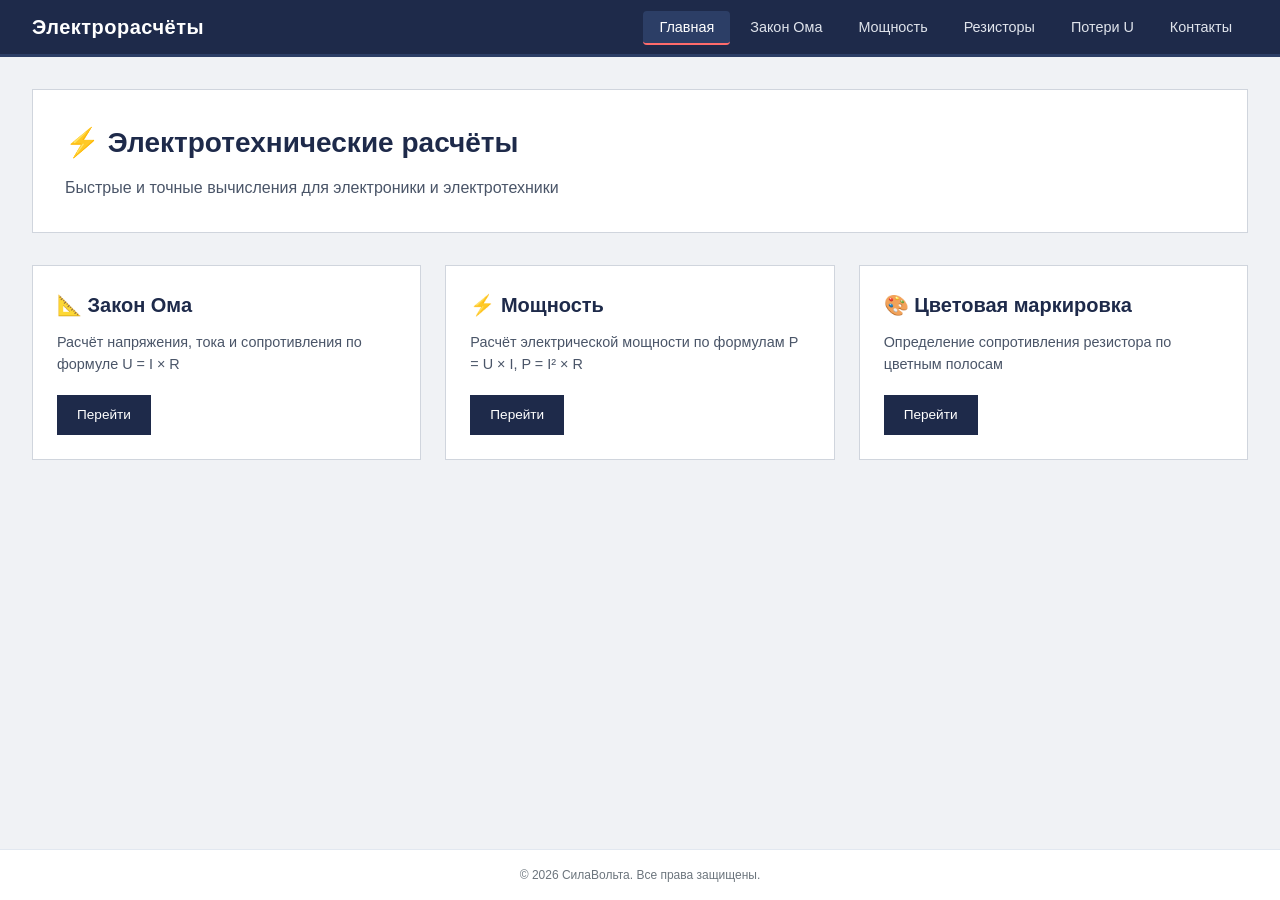
==== index.html @ 686423d1 "Add files via upload" ====
<!DOCTYPE html>
<html lang="ru">
<head>
    <meta charset="UTF-8">
    <meta name="viewport" content="width=device-width, initial-scale=1.0">
    <title>Электрорасчёты - Главная</title>
    <link rel="stylesheet" href="style.css">
</head>
<body>
    <header>
        <nav>
            <div class="logo"> Электрорасчёты</div>
            <ul class="nav-links">
                <li><a href="index.html" class="active">Главная</a></li>
                <li><a href="ohm.html">Закон Ома</a></li>
                <li><a href="power.html">Мощность</a></li>
                <li><a href="resistor.html">Резисторы</a></li>
                <li><a href="voltage-loss.html">Потери U</a></li>
                <li><a href="contact.html">Контакты</a></li>
            </ul>
        </nav>
    </header>

    <main>
        <section class="hero">
            <h1>⚡ Электротехнические расчёты</h1>
            <p>Быстрые и точные вычисления для электроники и электротехники</p>
        </section>

        <section class="cards">
            <div class="card">
                <h2>📐 Закон Ома</h2>
                <p>Расчёт напряжения, тока и сопротивления по формуле U = I × R</p>
                <a href="ohm.html" class="btn">Перейти</a>
            </div>
            <div class="card">
                <h2>⚡ Мощность</h2>
                <p>Расчёт электрической мощности по формулам P = U × I, P = I² × R</p>
                <a href="power.html" class="btn">Перейти</a>
            </div>
            <div class="card">
                <h2>🎨 Цветовая маркировка</h2>
                <p>Определение сопротивления резистора по цветным полосам</p>
                <a href="resistor.html" class="btn">Перейти</a>
            </div>
        </section>
    </main>

    <footer>
        <p>© 2026 СилаВольта. Все права защищены.</p>
    </footer>

    <script src="script.js"></script>
</body>
</html>
---- style.css ----
* {
    margin: 0;
    padding: 0;
    box-sizing: border-box;
}

body {
    font-family: 'Segoe UI', 'Roboto', 'Arial', sans-serif;
    background: #f0f2f5;
    color: #1a1a2e;
    line-height: 1.5;
}

/* ===== HEADER & NAVIGATION ===== */
header {
    background: #1e2a4a;
    border-bottom: 3px solid #2c3e66;
    position: sticky;
    top: 0;
    z-index: 100;
}

nav {
    max-width: 1280px;
    margin: 0 auto;
    padding: 0.75rem 2rem;
    display: flex;
    justify-content: space-between;
    align-items: center;
    flex-wrap: wrap;
    gap: 1rem;
}

.logo {
    font-size: 1.25rem;
    font-weight: 600;
    color: #ffffff;
    letter-spacing: 0.5px;
}

.nav-links {
    display: flex;
    list-style: none;
    gap: 0.25rem;
    flex-wrap: wrap;
}

.nav-links a {
    color: #e0e4ec;
    text-decoration: none;
    padding: 0.5rem 1rem;
    font-size: 0.9rem;
    font-weight: 500;
    transition: none;
    border-radius: 4px;
}

.nav-links a:hover {
    background: #2c3e66;
    color: #ffffff;
}

.nav-links a.active {
    background: #2c3e66;
    color: #ffffff;
    border-bottom: 2px solid #ff6b6b;
}

/* ===== MAIN ===== */
main {
    max-width: 1280px;
    margin: 0 auto;
    padding: 2rem;
    min-height: calc(100vh - 140px);
}

/* ===== HERO SECTION ===== */
.hero {
    background: #ffffff;
    padding: 2rem;
    margin-bottom: 2rem;
    border: 1px solid #d0d5dd;
    box-shadow: none;
}

.hero h1 {
    font-size: 1.75rem;
    font-weight: 600;
    margin-bottom: 0.75rem;
    color: #1e2a4a;
}

.hero p {
    font-size: 1rem;
    color: #4a5568;
}

/* ===== CARDS ===== */
.cards {
    display: grid;
    grid-template-columns: repeat(auto-fit, minmax(280px, 1fr));
    gap: 1.5rem;
}

.card {
    background: #ffffff;
    border: 1px solid #d0d5dd;
    padding: 1.5rem;
    transition: none;
}

.card:hover {
    border-color: #1e2a4a;
}

.card h2 {
    font-size: 1.25rem;
    font-weight: 600;
    margin-bottom: 0.75rem;
    color: #1e2a4a;
}

.card p {
    margin-bottom: 1.25rem;
    color: #4a5568;
    font-size: 0.9rem;
}

.btn {
    display: inline-block;
    background: #1e2a4a;
    color: #ffffff;
    padding: 0.6rem 1.25rem;
    text-decoration: none;
    font-size: 0.85rem;
    font-weight: 500;
    border: none;
    cursor: pointer;
}

.btn:hover {
    background: #2c3e66;
}

/* ===== CALCULATOR SECTION ===== */
.calculator-section,
.contact-section {
    background: #ffffff;
    border: 1px solid #d0d5dd;
    padding: 1.5rem;
}

.calculator-section h1,
.contact-section h1 {
    font-size: 1.5rem;
    font-weight: 600;
    margin-bottom: 0.5rem;
    color: #1e2a4a;
    border-bottom: 2px solid #1e2a4a;
    padding-bottom: 0.75rem;
    display: inline-block;
}

.formula {
    font-family: 'Courier New', monospace;
    font-size: 1.1rem;
    background: #f0f2f5;
    padding: 0.5rem 1rem;
    margin: 1rem 0;
    border-left: 3px solid #1e2a4a;
    color: #1a1a2e;
}

.calculator-card {
    background: #ffffff;
    border: 1px solid #d0d5dd;
    padding: 1.5rem;
    margin-top: 1rem;
}

.calculator-card h3 {
    font-size: 1.1rem;
    font-weight: 600;
    margin-bottom: 1rem;
    color: #1e2a4a;
}

/* ===== FORM ELEMENTS ===== */
label {
    display: block;
    margin: 0.75rem 0 0.25rem;
    font-size: 0.85rem;
    font-weight: 500;
    color: #1e2a4a;
}

input, select, textarea {
    width: 100%;
    padding: 0.6rem;
    border: 1px solid #cbd5e1;
    background: #ffffff;
    color: #1a1a2e;
    font-size: 0.9rem;
    font-family: inherit;
}

input:focus, select:focus, textarea:focus {
    outline: none;
    border-color: #1e2a4a;
}

input[readonly] {
    background: #f0f2f5;
    border-color: #e2e8f0;
}

button {
    cursor: pointer;
}

.btn-calc {
    background: #1e2a4a;
    color: #ffffff;
    border: none;
    padding: 0.7rem 1.5rem;
    font-size: 0.9rem;
    font-weight: 500;
    width: 100%;
    margin-top: 1rem;
}

.btn-calc:hover {
    background: #2c3e66;
}

.result {
    margin-top: 1rem;
    padding: 0.75rem;
    background: #f0f2f5;
    font-size: 1rem;
    font-weight: 500;
    color: #1e2a4a;
    text-align: center;
    border-left: 3px solid #1e2a4a;
}

/* ===== CALCULATOR TYPE BUTTONS ===== */
.calc-type,
.formula-select {
    display: flex;
    gap: 0.5rem;
    justify-content: flex-start;
    margin-bottom: 1.5rem;
    flex-wrap: wrap;
    border-bottom: 1px solid #e2e8f0;
    padding-bottom: 1rem;
}

.calc-btn,
.formula-btn {
    background: #f0f2f5;
    border: 1px solid #cbd5e1;
    padding: 0.5rem 1rem;
    font-size: 0.85rem;
    color: #1e2a4a;
    cursor: pointer;
    font-weight: 500;
}

.calc-btn.active,
.formula-btn.active {
    background: #1e2a4a;
    border-color: #1e2a4a;
    color: #ffffff;
}

.calc-btn:hover,
.formula-btn:hover {
    background: #e2e8f0;
}

.hidden {
    display: none;
}

/* ===== RESISTOR BANDS ===== */
.resistor-bands {
    display: grid;
    grid-template-columns: repeat(2, 1fr);
    gap: 1rem;
    margin-bottom: 1rem;
}

.band-select {
    text-align: left;
}

/* ===== CONTACT SECTION ===== */
.contact-cards {
    display: grid;
    grid-template-columns: repeat(auto-fit, minmax(200px, 1fr));
    gap: 1rem;
    margin-bottom: 1.5rem;
}

.contact-card {
    background: #f0f2f5;
    padding: 1rem;
    border: 1px solid #e2e8f0;
}

.contact-card h3 {
    font-size: 0.9rem;
    font-weight: 600;
    margin-bottom: 0.5rem;
    color: #1e2a4a;
}

.contact-card p {
    font-size: 0.85rem;
    color: #4a5568;
}

.feedback-form {
    background: #f0f2f5;
    padding: 1.5rem;
    border: 1px solid #e2e8f0;
}

.feedback-form h3 {
    font-size: 1rem;
    font-weight: 600;
    margin-bottom: 1rem;
    color: #1e2a4a;
}

/* ===== INFO NOTE ===== */
.info-note {
    margin-top: 1rem;
    padding: 0.75rem;
    background: #f0f2f5;
    border-left: 3px solid #1e2a4a;
}

.info-note h4 {
    font-size: 0.85rem;
    font-weight: 600;
    margin-bottom: 0.5rem;
    color: #1e2a4a;
}

.info-note p {
    font-size: 0.8rem;
    color: #4a5568;
    margin-bottom: 0.25rem;
}

/* ===== FOOTER ===== */
footer {
    text-align: center;
    padding: 1rem;
    background: #ffffff;
    border-top: 1px solid #e2e8f0;
    margin-top: 2rem;
    font-size: 0.75rem;
    color: #6c757d;
}

/* ===== RESPONSIVE ===== */
@media (max-width: 768px) {
    nav {
        flex-direction: column;
        text-align: center;
    }
    
    .nav-links {
        justify-content: center;
    }
    
    main {
        padding: 1rem;
    }
    
    .hero h1 {
        font-size: 1.4rem;
    }
    
    .cards {
        grid-template-columns: 1fr;
    }
    
    .resistor-bands {
        grid-template-columns: 1fr;
    }
    
    .calc-type,
    .formula-select {
        gap: 0.25rem;
    }
    
    .calc-btn,
    .formula-btn {
        padding: 0.4rem 0.75rem;
        font-size: 0.75rem;
    }
}
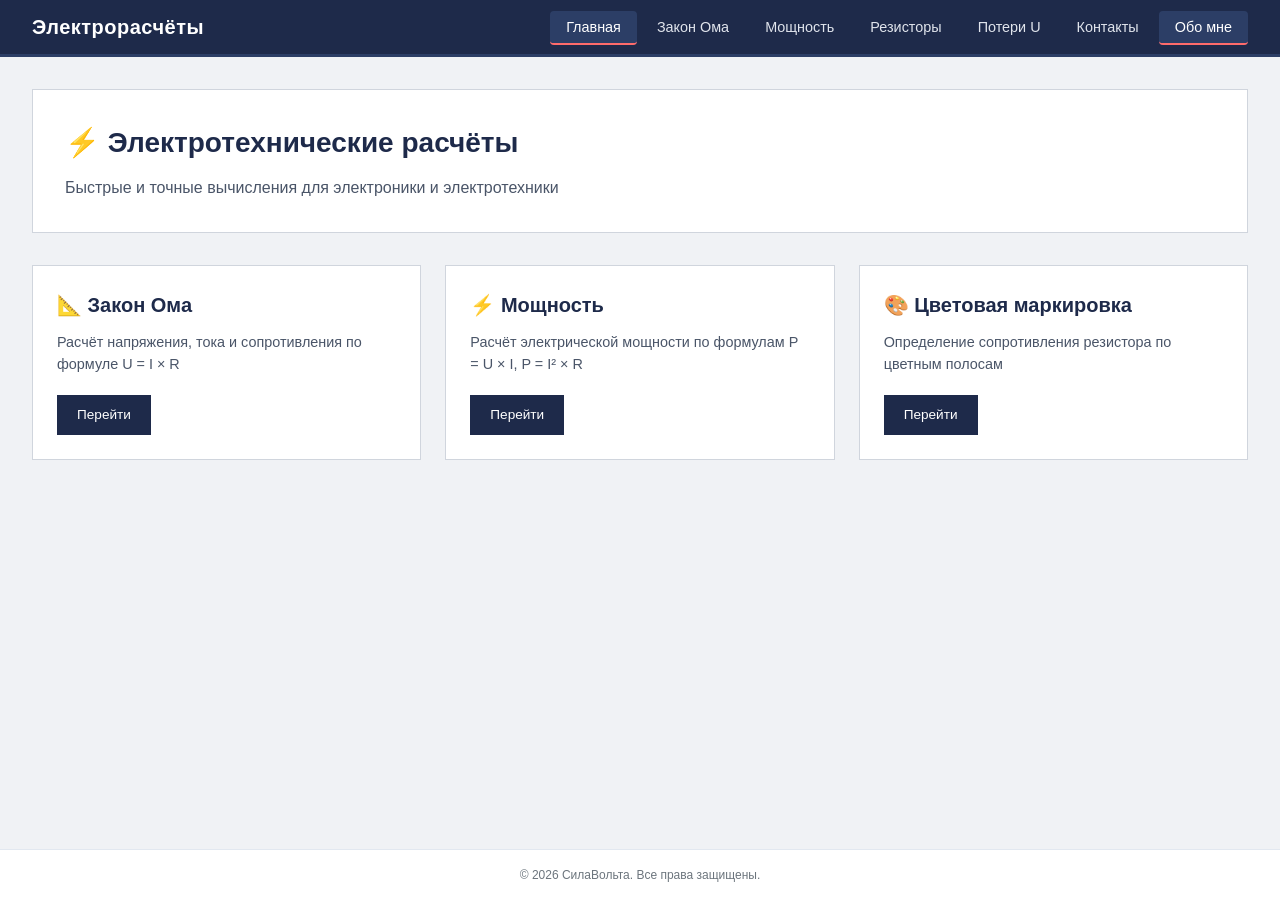
==== commit 4afb54b3: "Add files via upload" ====
--- a/index.html
+++ b/index.html
@@ -17,6 +17,7 @@
                 <li><a href="resistor.html">Резисторы</a></li>
                 <li><a href="voltage-loss.html">Потери U</a></li>
                 <li><a href="contact.html">Контакты</a></li>
+                <li><a href="about.html" class="active">Обо мне</a></li>
             </ul>
         </nav>
     </header>
--- a/style.css
+++ b/style.css
@@ -403,4 +403,188 @@
         padding: 0.4rem 0.75rem;
         font-size: 0.75rem;
     }
+}
+/* ===== СТРАНИЦА: ОБО МНЕ ===== */
+.about-section {
+    background: #ffffff;
+    border: 1px solid #d0d5dd;
+    padding: 1.5rem;
+}
+
+.about-section h1 {
+    font-size: 1.5rem;
+    font-weight: 600;
+    margin-bottom: 1.5rem;
+    color: #1e2a4a;
+    border-bottom: 2px solid #1e2a4a;
+    padding-bottom: 0.75rem;
+    display: inline-block;
+}
+
+.about-card {
+    display: flex;
+    gap: 2rem;
+    margin-bottom: 2rem;
+    flex-wrap: wrap;
+    background: #f0f2f5;
+    padding: 1.5rem;
+    border-left: 3px solid #1e2a4a;
+}
+
+.about-avatar {
+    flex-shrink: 0;
+}
+
+.avatar-placeholder {
+    width: 150px;
+    height: 150px;
+    background: #1e2a4a;
+    border-radius: 50%;
+    display: flex;
+    align-items: center;
+    justify-content: center;
+    font-size: 4rem;
+    color: #ffffff;
+}
+
+.about-info {
+    flex: 1;
+}
+
+.about-info h2 {
+    font-size: 1.5rem;
+    font-weight: 600;
+    color: #1e2a4a;
+    margin-bottom: 0.5rem;
+}
+
+.about-info .position {
+    color: #ff6b6b;
+    font-weight: 500;
+    margin-bottom: 1rem;
+}
+
+.about-info .description {
+    color: #4a5568;
+    line-height: 1.6;
+}
+
+.about-details {
+    display: grid;
+    grid-template-columns: repeat(auto-fit, minmax(320px, 1fr));
+    gap: 1.5rem;
+    margin-top: 1rem;
+}
+
+.detail-card {
+    background: #f0f2f5;
+    padding: 1.25rem;
+    border: 1px solid #e2e8f0;
+}
+
+.detail-card h3 {
+    font-size: 1rem;
+    font-weight: 600;
+    margin-bottom: 1rem;
+    color: #1e2a4a;
+    border-left: 3px solid #ff6b6b;
+    padding-left: 0.75rem;
+}
+
+.detail-card ul {
+    list-style: none;
+    padding-left: 0;
+}
+
+.detail-card li {
+    padding: 0.5rem 0;
+    color: #4a5568;
+    font-size: 0.85rem;
+    border-bottom: 1px solid #e2e8f0;
+}
+
+.detail-card li:last-child {
+    border-bottom: none;
+}
+
+.detail-card ul.contact-links li {
+    border-bottom: none;
+}
+
+.detail-card a {
+    color: #1e2a4a;
+    text-decoration: none;
+}
+
+.detail-card a:hover {
+    color: #ff6b6b;
+}
+
+.skills {
+    display: flex;
+    flex-wrap: wrap;
+    gap: 0.5rem;
+}
+
+.skill-tag {
+    background: #ffffff;
+    border: 1px solid #d0d5dd;
+    padding: 0.4rem 0.8rem;
+    font-size: 0.8rem;
+    color: #1e2a4a;
+    border-radius: 4px;
+}
+
+.about-note {
+    margin-top: 2rem;
+    padding: 1rem;
+    background: #f0f2f5;
+    border-left: 3px solid #1e2a4a;
+    font-size: 0.85rem;
+    color: #4a5568;
+}
+
+/* ===== АДАПТИВ ДЛЯ СТРАНИЦЫ ОБО МНЕ ===== */
+@media (max-width: 768px) {
+    .about-card {
+        flex-direction: column;
+        align-items: center;
+        text-align: center;
+    }
+    
+    .about-info h2 {
+        font-size: 1.3rem;
+    }
+    
+    .avatar-placeholder {
+        width: 120px;
+        height: 120px;
+        font-size: 3rem;
+    }
+    
+    .about-details {
+        grid-template-columns: 1fr;
+    }
+}
+/* Стиль для изображения */
+.avatar-img {
+    width: 150px;
+    height: 150px;
+    border-radius: 50%;
+    object-fit: cover;
+    border: 3px solid #1e2a4a;
+    background: #ffffff;
+}
+
+/* Если нужно использовать плейсхолдер */
+.avatar-placeholder {
+    width: 150px;
+    height: 150px;
+    background: #1e2a4a;
+    border-radius: 50%;
+    display: flex;
+    align-items: center;
+    justify-content: center;
+    font-size: 4rem;
+    color: #ffffff;
 }
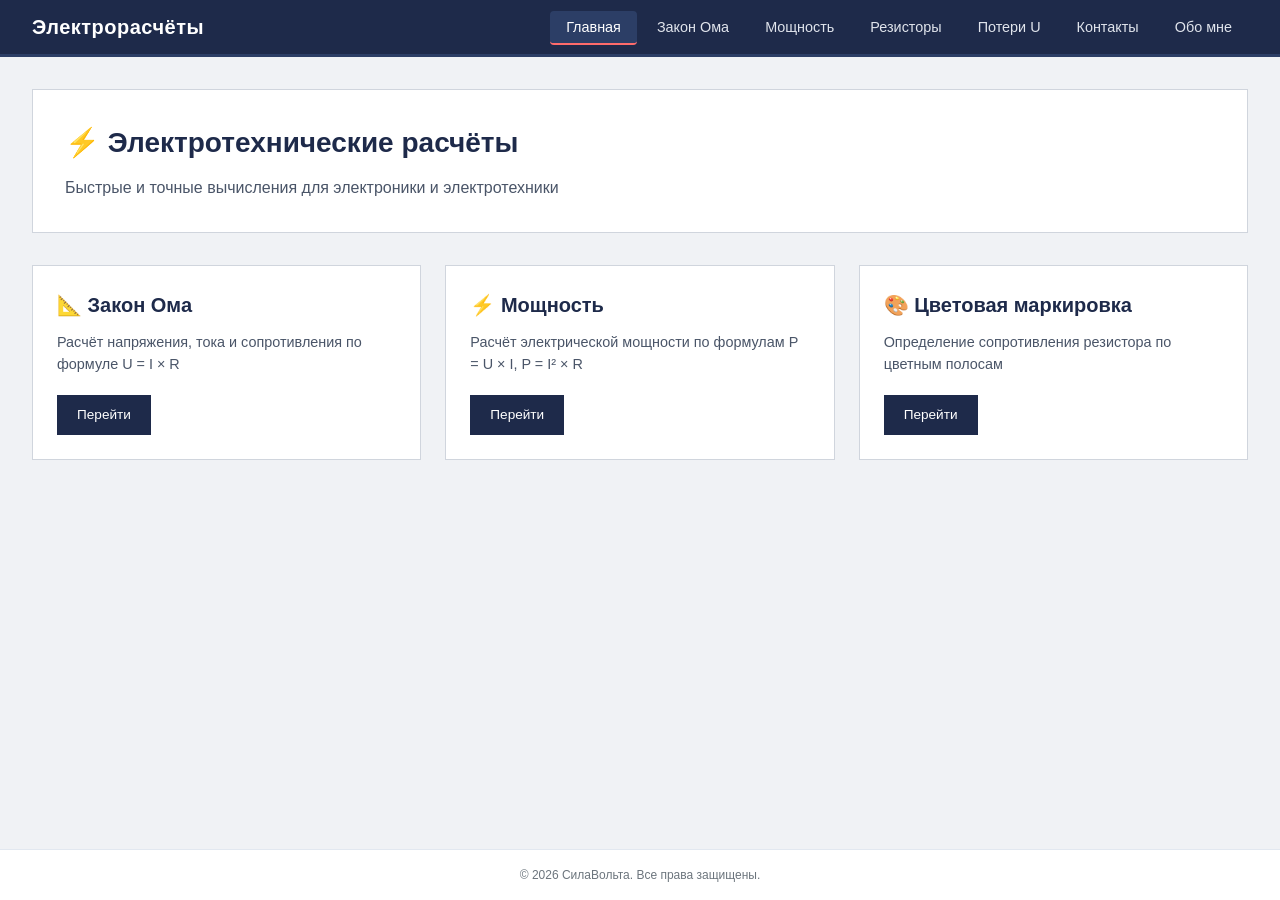
==== commit 5f786a15: "Update index.html" ====
--- a/index.html
+++ b/index.html
@@ -17,7 +17,7 @@
                 <li><a href="resistor.html">Резисторы</a></li>
                 <li><a href="voltage-loss.html">Потери U</a></li>
                 <li><a href="contact.html">Контакты</a></li>
-                <li><a href="about.html" class="active">Обо мне</a></li>
+                <li><a href="about.html" >Обо мне</a></li>
             </ul>
         </nav>
     </header>
@@ -53,4 +53,4 @@
 
     <script src="script.js"></script>
 </body>
-</html>+</html>
--- a/style.css
+++ b/style.css
@@ -576,15 +576,4 @@
     background: #ffffff;
 }
 
-/* Если нужно использовать плейсхолдер */
-.avatar-placeholder {
-    width: 150px;
-    height: 150px;
-    background: #1e2a4a;
-    border-radius: 50%;
-    display: flex;
-    align-items: center;
-    justify-content: center;
-    font-size: 4rem;
-    color: #ffffff;
-}+ 
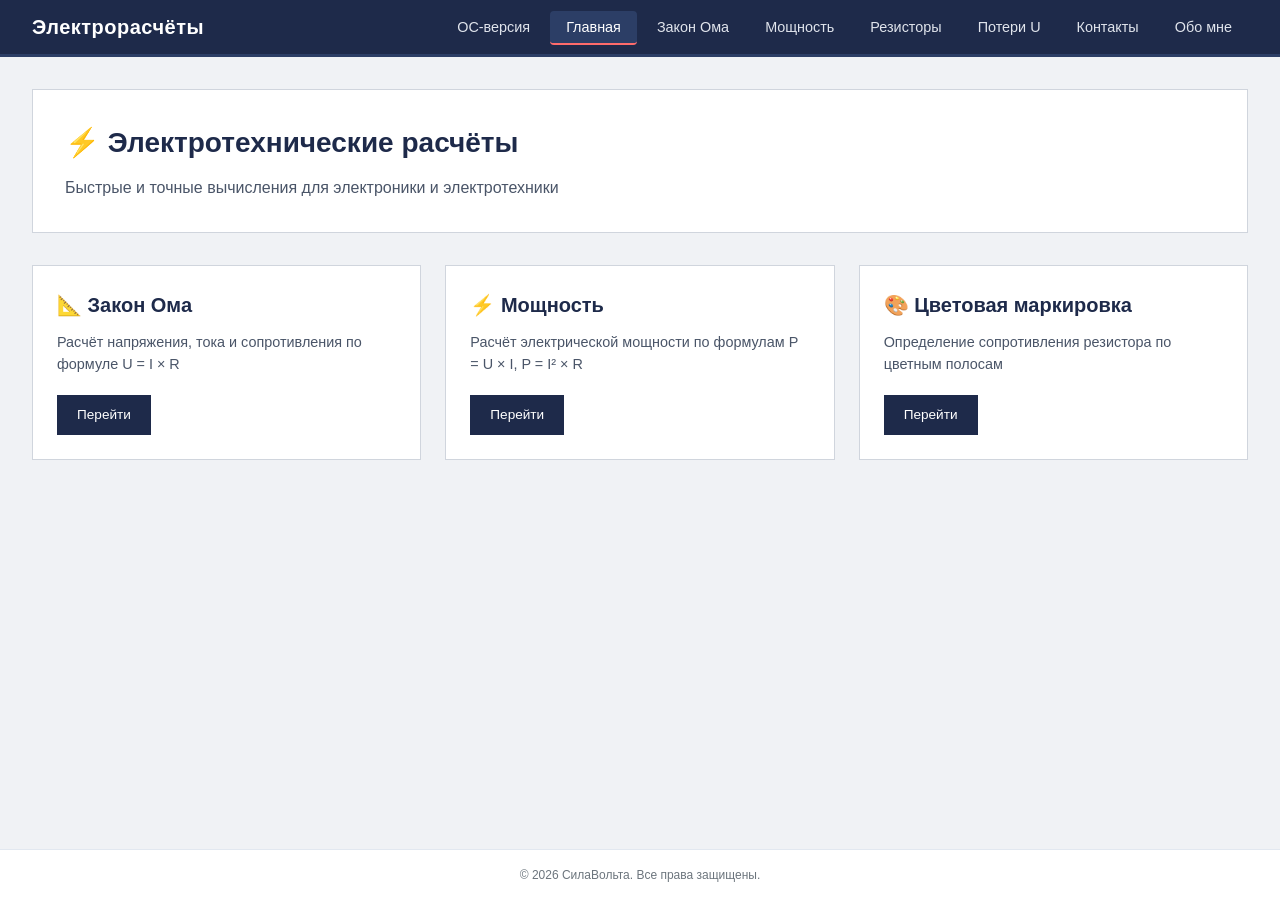
==== commit 97abb6d9: "Add files via upload" ====
--- a/index.html
+++ b/index.html
@@ -11,6 +11,7 @@
         <nav>
             <div class="logo"> Электрорасчёты</div>
             <ul class="nav-links">
+                <li><a href="login.html">ОС-версия</a></li>
                 <li><a href="index.html" class="active">Главная</a></li>
                 <li><a href="ohm.html">Закон Ома</a></li>
                 <li><a href="power.html">Мощность</a></li>
@@ -53,4 +54,4 @@
 
     <script src="script.js"></script>
 </body>
-</html>
+</html>
--- a/style.css
+++ b/style.css
@@ -576,4 +576,4 @@
     background: #ffffff;
 }
 
- 
+ 
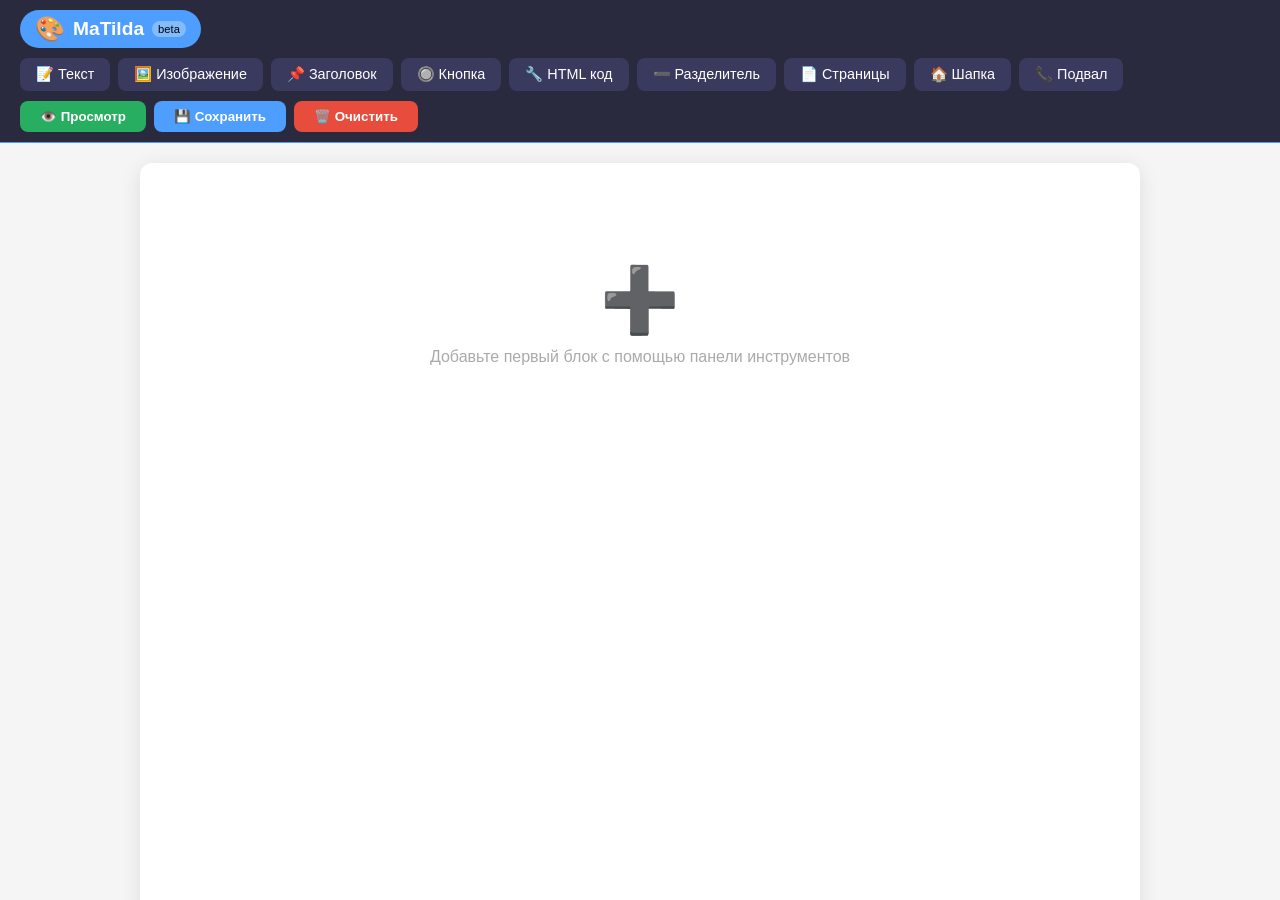
==== commit ff50cdef: "Add files via upload" ====
--- a/index.html
+++ b/index.html
@@ -3,54 +3,58 @@
 <head>
     <meta charset="UTF-8">
     <meta name="viewport" content="width=device-width, initial-scale=1.0">
-    <title>Электрорасчёты - Главная</title>
+    <title>MaTilda - Конструктор сайтов</title>
     <link rel="stylesheet" href="style.css">
 </head>
+ <script src="header-footer.js"></script>
 <body>
-    <header>
-        <nav>
-            <div class="logo"> Электрорасчёты</div>
-            <ul class="nav-links">
-                <li><a href="login.html">ОС-версия</a></li>
-                <li><a href="index.html" class="active">Главная</a></li>
-                <li><a href="ohm.html">Закон Ома</a></li>
-                <li><a href="power.html">Мощность</a></li>
-                <li><a href="resistor.html">Резисторы</a></li>
-                <li><a href="voltage-loss.html">Потери U</a></li>
-                <li><a href="contact.html">Контакты</a></li>
-                <li><a href="about.html" >Обо мне</a></li>
-            </ul>
-        </nav>
-    </header>
+    <div class="app-container">
+        <!-- Панель инструментов -->
+        <div class="toolbar">
+            <div class="logo">
+                <span class="logo-icon">🎨</span>
+                <span class="logo-text">MaTilda</span>
+                <span class="logo-beta">beta</span>
+            </div>
+            <div class="toolbar-buttons">
+                <button class="tool-btn" onclick="addBlock('text')">📝 Текст</button>
+                <button class="tool-btn" onclick="addBlock('image')">🖼️ Изображение</button>
+                <button class="tool-btn" onclick="addBlock('heading')">📌 Заголовок</button>
+                <button class="tool-btn" onclick="addBlock('button')">🔘 Кнопка</button>
+                <button class="tool-btn" onclick="addBlock('html')">🔧 HTML код</button>
+                <button class="tool-btn" onclick="addBlock('separator')">➖ Разделитель</button>
+                <button class="tool-btn" onclick="openPageManager()">📄 Страницы</button>
+                <button class="tool-btn" onclick="openHeaderSettings()">🏠 Шапка</button>
+                <button class="tool-btn" onclick="openFooterSettings()">📞 Подвал</button>
+            </div>
+            <div class="action-buttons">
+                <button class="action-btn preview" onclick="previewSite()">👁️ Просмотр</button>
+                <button class="action-btn save" onclick="saveSite()">💾 Сохранить</button>
+                <button class="action-btn clear" onclick="clearSite()">🗑️ Очистить</button>
+            </div>
+        </div>
 
-    <main>
-        <section class="hero">
-            <h1>⚡ Электротехнические расчёты</h1>
-            <p>Быстрые и точные вычисления для электроники и электротехники</p>
-        </section>
+        <!-- Рабочая область -->
+        <div class="workspace">
+            <div class="canvas" id="canvas">
+                <div class="empty-message" id="emptyMessage">
+                    <span>➕</span>
+                    <p>Добавьте первый блок с помощью панели инструментов</p>
+                </div>
+            </div>
+        </div>
 
-        <section class="cards">
-            <div class="card">
-                <h2>📐 Закон Ома</h2>
-                <p>Расчёт напряжения, тока и сопротивления по формуле U = I × R</p>
-                <a href="ohm.html" class="btn">Перейти</a>
+        <!-- Боковая панель свойств -->
+        <div class="properties-panel" id="propertiesPanel">
+            <div class="panel-header">
+                <h3>⚙️ Свойства</h3>
+                <button class="close-panel" onclick="closeProperties()">✕</button>
             </div>
-            <div class="card">
-                <h2>⚡ Мощность</h2>
-                <p>Расчёт электрической мощности по формулам P = U × I, P = I² × R</p>
-                <a href="power.html" class="btn">Перейти</a>
+            <div class="panel-content" id="panelContent">
+                <p style="color: #888; text-align: center;">Выберите блок для редактирования</p>
             </div>
-            <div class="card">
-                <h2>🎨 Цветовая маркировка</h2>
-                <p>Определение сопротивления резистора по цветным полосам</p>
-                <a href="resistor.html" class="btn">Перейти</a>
-            </div>
-        </section>
-    </main>
-
-    <footer>
-        <p>© 2026 СилаВольта. Все права защищены.</p>
-    </footer>
+        </div>
+    </div>
 
     <script src="script.js"></script>
 </body>
--- a/style.css
+++ b/style.css
@@ -6,574 +6,370 @@
 
 body {
     font-family: 'Segoe UI', 'Roboto', 'Arial', sans-serif;
-    background: #f0f2f5;
-    color: #1a1a2e;
-    line-height: 1.5;
-}
-
-/* ===== HEADER & NAVIGATION ===== */
-header {
-    background: #1e2a4a;
-    border-bottom: 3px solid #2c3e66;
-    position: sticky;
-    top: 0;
-    z-index: 100;
-}
-
-nav {
-    max-width: 1280px;
-    margin: 0 auto;
-    padding: 0.75rem 2rem;
+    background: #1e1e2e;
+    overflow: hidden;
+}
+
+/* ===== КОНТЕЙНЕР ===== */
+.app-container {
+    display: flex;
+    flex-direction: column;
+    height: 100vh;
+}
+
+/* ===== ПАНЕЛЬ ИНСТРУМЕНТОВ ===== */
+.toolbar {
+    background: #2a2a3e;
+    border-bottom: 1px solid #4d9eff;
+    padding: 10px 20px;
     display: flex;
     justify-content: space-between;
     align-items: center;
     flex-wrap: wrap;
-    gap: 1rem;
+    gap: 10px;
 }
 
 .logo {
-    font-size: 1.25rem;
-    font-weight: 600;
-    color: #ffffff;
-    letter-spacing: 0.5px;
-}
-
-.nav-links {
-    display: flex;
-    list-style: none;
-    gap: 0.25rem;
+    display: flex;
+    align-items: center;
+    gap: 8px;
+    background: #4d9eff;
+    padding: 5px 15px;
+    border-radius: 25px;
+}
+
+.logo-icon {
+    font-size: 1.5rem;
+}
+
+.logo-text {
+    font-size: 1.2rem;
+    font-weight: bold;
+    color: #fff;
+}
+
+.logo-beta {
+    font-size: 0.7rem;
+    background: rgba(255,255,255,0.3);
+    padding: 2px 6px;
+    border-radius: 10px;
+}
+
+.toolbar-buttons {
+    display: flex;
+    gap: 8px;
     flex-wrap: wrap;
 }
 
-.nav-links a {
-    color: #e0e4ec;
+.tool-btn {
+    background: #3a3a5e;
+    border: none;
+    padding: 8px 16px;
+    border-radius: 8px;
+    color: #fff;
+    cursor: pointer;
+    font-size: 0.9rem;
+    transition: all 0.2s;
+}
+
+.tool-btn:hover {
+    background: #4d9eff;
+    transform: translateY(-2px);
+}
+
+.action-buttons {
+    display: flex;
+    gap: 8px;
+}
+
+.action-btn {
+    padding: 8px 20px;
+    border: none;
+    border-radius: 8px;
+    cursor: pointer;
+    font-weight: bold;
+    transition: all 0.2s;
+}
+
+.action-btn.preview {
+    background: #27ae60;
+    color: #fff;
+}
+
+.action-btn.preview:hover {
+    background: #2ecc71;
+}
+
+.action-btn.save {
+    background: #4d9eff;
+    color: #fff;
+}
+
+.action-btn.save:hover {
+    background: #3a7fd4;
+}
+
+.action-btn.clear {
+    background: #e74c3c;
+    color: #fff;
+}
+
+.action-btn.clear:hover {
+    background: #c0392b;
+}
+
+/* ===== РАБОЧАЯ ОБЛАСТЬ ===== */
+.workspace {
+    flex: 1;
+    overflow-y: auto;
+    background: #f5f5f5;
+    padding: 20px;
+}
+
+.canvas {
+    max-width: 1000px;
+    margin: 0 auto;
+    background: #ffffff;
+    min-height: calc(100vh - 120px);
+    border-radius: 12px;
+    box-shadow: 0 4px 20px rgba(0, 0, 0, 0.1);
+    padding: 20px;
+    position: relative;
+}
+
+.empty-message {
+    text-align: center;
+    padding: 80px 20px;
+    color: #aaa;
+}
+
+.empty-message span {
+    font-size: 4rem;
+    display: block;
+    margin-bottom: 10px;
+}
+
+/* ===== БЛОКИ ===== */
+.site-block {
+    position: relative;
+    margin: 10px 0;
+    padding: 15px;
+    border: 2px dashed transparent;
+    border-radius: 8px;
+    transition: all 0.2s;
+    cursor: pointer;
+}
+
+.site-block:hover {
+    border-color: #4d9eff;
+    background: rgba(77, 158, 255, 0.05);
+}
+
+.site-block.selected {
+    border-color: #4d9eff;
+    background: rgba(77, 158, 255, 0.1);
+}
+
+.block-controls {
+    position: absolute;
+    top: -12px;
+    right: 10px;
+    display: none;
+    gap: 5px;
+    background: #2a2a3e;
+    padding: 4px 8px;
+    border-radius: 20px;
+    z-index: 10;
+}
+
+.site-block:hover .block-controls {
+    display: flex;
+}
+
+.block-controls button {
+    background: none;
+    border: none;
+    cursor: pointer;
+    font-size: 1rem;
+    padding: 2px 6px;
+    border-radius: 4px;
+}
+
+.block-controls .move-up:hover { background: #4d9eff; }
+.block-controls .move-down:hover { background: #4d9eff; }
+.block-controls .delete:hover { background: #e74c3c; }
+
+/* Типы блоков */
+.block-text {
+    font-size: 1rem;
+    line-height: 1.5;
+    color: #333;
+}
+
+.block-heading h2 {
+    font-size: 1.8rem;
+    color: #1e2a4a;
+    margin: 0;
+}
+
+.block-image img {
+    max-width: 100%;
+    height: auto;
+    border-radius: 8px;
+}
+
+.block-button {
+    text-align: center;
+}
+
+.block-button a {
+    display: inline-block;
+    background: #4d9eff;
+    color: #fff;
+    padding: 12px 30px;
     text-decoration: none;
-    padding: 0.5rem 1rem;
-    font-size: 0.9rem;
-    font-weight: 500;
-    transition: none;
-    border-radius: 4px;
-}
-
-.nav-links a:hover {
-    background: #2c3e66;
-    color: #ffffff;
-}
-
-.nav-links a.active {
-    background: #2c3e66;
-    color: #ffffff;
-    border-bottom: 2px solid #ff6b6b;
-}
-
-/* ===== MAIN ===== */
-main {
-    max-width: 1280px;
-    margin: 0 auto;
-    padding: 2rem;
-    min-height: calc(100vh - 140px);
-}
-
-/* ===== HERO SECTION ===== */
-.hero {
-    background: #ffffff;
-    padding: 2rem;
-    margin-bottom: 2rem;
-    border: 1px solid #d0d5dd;
-    box-shadow: none;
-}
-
-.hero h1 {
-    font-size: 1.75rem;
-    font-weight: 600;
-    margin-bottom: 0.75rem;
-    color: #1e2a4a;
-}
-
-.hero p {
-    font-size: 1rem;
-    color: #4a5568;
-}
-
-/* ===== CARDS ===== */
-.cards {
-    display: grid;
-    grid-template-columns: repeat(auto-fit, minmax(280px, 1fr));
-    gap: 1.5rem;
-}
-
-.card {
-    background: #ffffff;
-    border: 1px solid #d0d5dd;
-    padding: 1.5rem;
-    transition: none;
-}
-
-.card:hover {
-    border-color: #1e2a4a;
-}
-
-.card h2 {
-    font-size: 1.25rem;
-    font-weight: 600;
-    margin-bottom: 0.75rem;
-    color: #1e2a4a;
-}
-
-.card p {
-    margin-bottom: 1.25rem;
-    color: #4a5568;
-    font-size: 0.9rem;
-}
-
-.btn {
-    display: inline-block;
-    background: #1e2a4a;
-    color: #ffffff;
-    padding: 0.6rem 1.25rem;
-    text-decoration: none;
+    border-radius: 8px;
+    font-weight: bold;
+}
+
+.block-separator hr {
+    border: none;
+    height: 2px;
+    background: linear-gradient(90deg, #4d9eff, #fff);
+}
+
+.block-html {
+    background: #f0f0f0;
+    padding: 10px;
+    border-radius: 8px;
+    font-family: monospace;
+}
+
+/* ===== ПАНЕЛЬ СВОЙСТВ ===== */
+.properties-panel {
+    position: fixed;
+    right: -350px;
+    top: 60px;
+    width: 350px;
+    height: calc(100vh - 60px);
+    background: #2a2a3e;
+    border-left: 1px solid #4d9eff;
+    transition: right 0.3s ease;
+    z-index: 100;
+}
+
+.properties-panel.open {
+    right: 0;
+}
+
+.panel-header {
+    display: flex;
+    justify-content: space-between;
+    align-items: center;
+    padding: 15px;
+    border-bottom: 1px solid #4d9eff;
+}
+
+.panel-header h3 {
+    color: #fff;
+}
+
+.close-panel {
+    background: none;
+    border: none;
+    color: #fff;
+    font-size: 1.2rem;
+    cursor: pointer;
+}
+
+.panel-content {
+    padding: 15px;
+    color: #fff;
+}
+
+.property-group {
+    margin-bottom: 15px;
+}
+
+.property-group label {
+    display: block;
+    margin-bottom: 5px;
+    color: #ccc;
     font-size: 0.85rem;
-    font-weight: 500;
-    border: none;
-    cursor: pointer;
-}
-
-.btn:hover {
-    background: #2c3e66;
-}
-
-/* ===== CALCULATOR SECTION ===== */
-.calculator-section,
-.contact-section {
-    background: #ffffff;
-    border: 1px solid #d0d5dd;
-    padding: 1.5rem;
-}
-
-.calculator-section h1,
-.contact-section h1 {
-    font-size: 1.5rem;
-    font-weight: 600;
-    margin-bottom: 0.5rem;
-    color: #1e2a4a;
-    border-bottom: 2px solid #1e2a4a;
-    padding-bottom: 0.75rem;
-    display: inline-block;
-}
-
-.formula {
-    font-family: 'Courier New', monospace;
-    font-size: 1.1rem;
-    background: #f0f2f5;
-    padding: 0.5rem 1rem;
-    margin: 1rem 0;
-    border-left: 3px solid #1e2a4a;
-    color: #1a1a2e;
-}
-
-.calculator-card {
-    background: #ffffff;
-    border: 1px solid #d0d5dd;
-    padding: 1.5rem;
-    margin-top: 1rem;
-}
-
-.calculator-card h3 {
-    font-size: 1.1rem;
-    font-weight: 600;
-    margin-bottom: 1rem;
-    color: #1e2a4a;
-}
-
-/* ===== FORM ELEMENTS ===== */
-label {
-    display: block;
-    margin: 0.75rem 0 0.25rem;
-    font-size: 0.85rem;
-    font-weight: 500;
-    color: #1e2a4a;
-}
-
-input, select, textarea {
+}
+
+.property-group input,
+.property-group textarea,
+.property-group select {
     width: 100%;
-    padding: 0.6rem;
-    border: 1px solid #cbd5e1;
-    background: #ffffff;
-    color: #1a1a2e;
-    font-size: 0.9rem;
-    font-family: inherit;
-}
-
-input:focus, select:focus, textarea:focus {
-    outline: none;
-    border-color: #1e2a4a;
-}
-
-input[readonly] {
-    background: #f0f2f5;
-    border-color: #e2e8f0;
-}
-
-button {
-    cursor: pointer;
-}
-
-.btn-calc {
-    background: #1e2a4a;
-    color: #ffffff;
-    border: none;
-    padding: 0.7rem 1.5rem;
-    font-size: 0.9rem;
-    font-weight: 500;
-    width: 100%;
-    margin-top: 1rem;
-}
-
-.btn-calc:hover {
-    background: #2c3e66;
-}
-
-.result {
-    margin-top: 1rem;
-    padding: 0.75rem;
-    background: #f0f2f5;
-    font-size: 1rem;
-    font-weight: 500;
-    color: #1e2a4a;
-    text-align: center;
-    border-left: 3px solid #1e2a4a;
-}
-
-/* ===== CALCULATOR TYPE BUTTONS ===== */
-.calc-type,
-.formula-select {
-    display: flex;
-    gap: 0.5rem;
-    justify-content: flex-start;
-    margin-bottom: 1.5rem;
-    flex-wrap: wrap;
-    border-bottom: 1px solid #e2e8f0;
-    padding-bottom: 1rem;
-}
-
-.calc-btn,
-.formula-btn {
-    background: #f0f2f5;
-    border: 1px solid #cbd5e1;
-    padding: 0.5rem 1rem;
-    font-size: 0.85rem;
-    color: #1e2a4a;
-    cursor: pointer;
-    font-weight: 500;
-}
-
-.calc-btn.active,
-.formula-btn.active {
-    background: #1e2a4a;
-    border-color: #1e2a4a;
-    color: #ffffff;
-}
-
-.calc-btn:hover,
-.formula-btn:hover {
-    background: #e2e8f0;
-}
-
-.hidden {
-    display: none;
-}
-
-/* ===== RESISTOR BANDS ===== */
-.resistor-bands {
-    display: grid;
-    grid-template-columns: repeat(2, 1fr);
-    gap: 1rem;
-    margin-bottom: 1rem;
-}
-
-.band-select {
-    text-align: left;
-}
-
-/* ===== CONTACT SECTION ===== */
-.contact-cards {
-    display: grid;
-    grid-template-columns: repeat(auto-fit, minmax(200px, 1fr));
-    gap: 1rem;
-    margin-bottom: 1.5rem;
-}
-
-.contact-card {
-    background: #f0f2f5;
-    padding: 1rem;
-    border: 1px solid #e2e8f0;
-}
-
-.contact-card h3 {
-    font-size: 0.9rem;
-    font-weight: 600;
-    margin-bottom: 0.5rem;
-    color: #1e2a4a;
-}
-
-.contact-card p {
-    font-size: 0.85rem;
-    color: #4a5568;
-}
-
-.feedback-form {
-    background: #f0f2f5;
-    padding: 1.5rem;
-    border: 1px solid #e2e8f0;
-}
-
-.feedback-form h3 {
-    font-size: 1rem;
-    font-weight: 600;
-    margin-bottom: 1rem;
-    color: #1e2a4a;
-}
-
-/* ===== INFO NOTE ===== */
-.info-note {
-    margin-top: 1rem;
-    padding: 0.75rem;
-    background: #f0f2f5;
-    border-left: 3px solid #1e2a4a;
-}
-
-.info-note h4 {
-    font-size: 0.85rem;
-    font-weight: 600;
-    margin-bottom: 0.5rem;
-    color: #1e2a4a;
-}
-
-.info-note p {
-    font-size: 0.8rem;
-    color: #4a5568;
-    margin-bottom: 0.25rem;
-}
-
-/* ===== FOOTER ===== */
-footer {
-    text-align: center;
-    padding: 1rem;
-    background: #ffffff;
-    border-top: 1px solid #e2e8f0;
-    margin-top: 2rem;
-    font-size: 0.75rem;
-    color: #6c757d;
-}
-
-/* ===== RESPONSIVE ===== */
+    padding: 8px;
+    background: #3a3a5e;
+    border: 1px solid #5a5a7e;
+    border-radius: 6px;
+    color: #fff;
+}
+
+.property-group textarea {
+    resize: vertical;
+    min-height: 80px;
+}
+
+/* ===== АДАПТИВ ===== */
 @media (max-width: 768px) {
-    nav {
+    .toolbar {
         flex-direction: column;
-        text-align: center;
     }
     
-    .nav-links {
-        justify-content: center;
+    .properties-panel {
+        width: 100%;
+        right: -100%;
     }
-    
-    main {
-        padding: 1rem;
-    }
-    
-    .hero h1 {
-        font-size: 1.4rem;
-    }
-    
-    .cards {
-        grid-template-columns: 1fr;
-    }
-    
-    .resistor-bands {
-        grid-template-columns: 1fr;
-    }
-    
-    .calc-type,
-    .formula-select {
-        gap: 0.25rem;
-    }
-    
-    .calc-btn,
-    .formula-btn {
-        padding: 0.4rem 0.75rem;
-        font-size: 0.75rem;
-    }
-}
-/* ===== СТРАНИЦА: ОБО МНЕ ===== */
-.about-section {
-    background: #ffffff;
-    border: 1px solid #d0d5dd;
-    padding: 1.5rem;
-}
-
-.about-section h1 {
-    font-size: 1.5rem;
-    font-weight: 600;
-    margin-bottom: 1.5rem;
-    color: #1e2a4a;
-    border-bottom: 2px solid #1e2a4a;
-    padding-bottom: 0.75rem;
+}
+
+/* ===== ЗАГРУЗЧИК ИЗОБРАЖЕНИЙ ===== */
+.image-uploader {
+    position: relative;
     display: inline-block;
-}
-
-.about-card {
-    display: flex;
-    gap: 2rem;
-    margin-bottom: 2rem;
-    flex-wrap: wrap;
-    background: #f0f2f5;
-    padding: 1.5rem;
-    border-left: 3px solid #1e2a4a;
-}
-
-.about-avatar {
-    flex-shrink: 0;
-}
-
-.avatar-placeholder {
-    width: 150px;
-    height: 150px;
-    background: #1e2a4a;
-    border-radius: 50%;
-    display: flex;
-    align-items: center;
-    justify-content: center;
-    font-size: 4rem;
-    color: #ffffff;
-}
-
-.about-info {
-    flex: 1;
-}
-
-.about-info h2 {
-    font-size: 1.5rem;
-    font-weight: 600;
-    color: #1e2a4a;
-    margin-bottom: 0.5rem;
-}
-
-.about-info .position {
-    color: #ff6b6b;
-    font-weight: 500;
-    margin-bottom: 1rem;
-}
-
-.about-info .description {
-    color: #4a5568;
-    line-height: 1.6;
-}
-
-.about-details {
-    display: grid;
-    grid-template-columns: repeat(auto-fit, minmax(320px, 1fr));
-    gap: 1.5rem;
-    margin-top: 1rem;
-}
-
-.detail-card {
-    background: #f0f2f5;
-    padding: 1.25rem;
-    border: 1px solid #e2e8f0;
-}
-
-.detail-card h3 {
-    font-size: 1rem;
-    font-weight: 600;
-    margin-bottom: 1rem;
-    color: #1e2a4a;
-    border-left: 3px solid #ff6b6b;
-    padding-left: 0.75rem;
-}
-
-.detail-card ul {
-    list-style: none;
-    padding-left: 0;
-}
-
-.detail-card li {
-    padding: 0.5rem 0;
-    color: #4a5568;
+    width: 100%;
+}
+
+.image-uploader .uploaded-image {
+    max-width: 100%;
+    height: auto;
+    border-radius: 8px;
+    display: block;
+    margin-bottom: 10px;
+}
+
+.image-controls {
+    text-align: center;
+    margin-top: 10px;
+}
+
+.image-upload-btn {
+    background: #4d9eff;
+    color: #fff;
+    border: none;
+    padding: 8px 16px;
+    border-radius: 6px;
+    cursor: pointer;
     font-size: 0.85rem;
-    border-bottom: 1px solid #e2e8f0;
-}
-
-.detail-card li:last-child {
-    border-bottom: none;
-}
-
-.detail-card ul.contact-links li {
-    border-bottom: none;
-}
-
-.detail-card a {
-    color: #1e2a4a;
-    text-decoration: none;
-}
-
-.detail-card a:hover {
-    color: #ff6b6b;
-}
-
-.skills {
-    display: flex;
-    flex-wrap: wrap;
-    gap: 0.5rem;
-}
-
-.skill-tag {
-    background: #ffffff;
-    border: 1px solid #d0d5dd;
-    padding: 0.4rem 0.8rem;
-    font-size: 0.8rem;
-    color: #1e2a4a;
-    border-radius: 4px;
-}
-
-.about-note {
-    margin-top: 2rem;
-    padding: 1rem;
-    background: #f0f2f5;
-    border-left: 3px solid #1e2a4a;
-    font-size: 0.85rem;
-    color: #4a5568;
-}
-
-/* ===== АДАПТИВ ДЛЯ СТРАНИЦЫ ОБО МНЕ ===== */
-@media (max-width: 768px) {
-    .about-card {
-        flex-direction: column;
-        align-items: center;
-        text-align: center;
-    }
-    
-    .about-info h2 {
-        font-size: 1.3rem;
-    }
-    
-    .avatar-placeholder {
-        width: 120px;
-        height: 120px;
-        font-size: 3rem;
-    }
-    
-    .about-details {
-        grid-template-columns: 1fr;
-    }
-}
-/* Стиль для изображения */
-.avatar-img {
-    width: 150px;
-    height: 150px;
-    border-radius: 50%;
-    object-fit: cover;
-    border: 3px solid #1e2a4a;
-    background: #ffffff;
-}
-
- +}
+
+.image-upload-btn:hover {
+    background: #3a7fd4;
+}
+
+.image-change-btn {
+    background: #f39c12;
+    margin-left: 10px;
+}
+
+.image-change-btn:hover {
+    background: #e67e22;
+}
+
+/* В режиме предпросмотра скрываем кнопки управления изображениями */
+.preview-mode .image-controls {
+    display: none;
+}
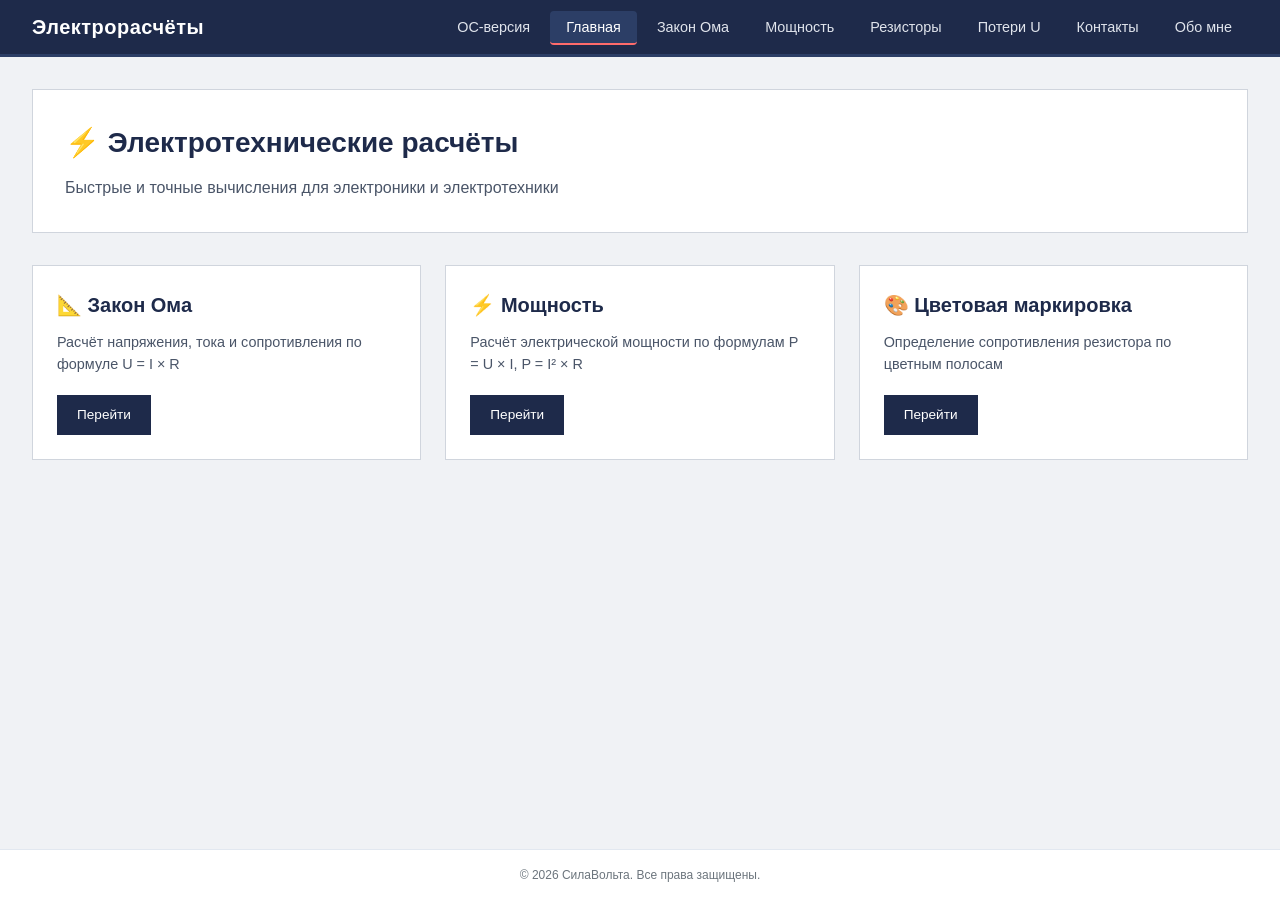
==== commit 4f39ff57: "Add files via upload" ====
--- a/index.html
+++ b/index.html
@@ -3,58 +3,54 @@
 <head>
     <meta charset="UTF-8">
     <meta name="viewport" content="width=device-width, initial-scale=1.0">
-    <title>MaTilda - Конструктор сайтов</title>
+    <title>Электрорасчёты - Главная</title>
     <link rel="stylesheet" href="style.css">
 </head>
- <script src="header-footer.js"></script>
 <body>
-    <div class="app-container">
-        <!-- Панель инструментов -->
-        <div class="toolbar">
-            <div class="logo">
-                <span class="logo-icon">🎨</span>
-                <span class="logo-text">MaTilda</span>
-                <span class="logo-beta">beta</span>
+    <header>
+        <nav>
+            <div class="logo"> Электрорасчёты</div>
+            <ul class="nav-links">
+                <li><a href="login.html">ОС-версия</a></li>
+                <li><a href="index.html" class="active">Главная</a></li>
+                <li><a href="ohm.html">Закон Ома</a></li>
+                <li><a href="power.html">Мощность</a></li>
+                <li><a href="resistor.html">Резисторы</a></li>
+                <li><a href="voltage-loss.html">Потери U</a></li>
+                <li><a href="contact.html">Контакты</a></li>
+                <li><a href="about.html" >Обо мне</a></li>
+            </ul>
+        </nav>
+    </header>
+
+    <main>
+        <section class="hero">
+            <h1>⚡ Электротехнические расчёты</h1>
+            <p>Быстрые и точные вычисления для электроники и электротехники</p>
+        </section>
+
+        <section class="cards">
+            <div class="card">
+                <h2>📐 Закон Ома</h2>
+                <p>Расчёт напряжения, тока и сопротивления по формуле U = I × R</p>
+                <a href="ohm.html" class="btn">Перейти</a>
             </div>
-            <div class="toolbar-buttons">
-                <button class="tool-btn" onclick="addBlock('text')">📝 Текст</button>
-                <button class="tool-btn" onclick="addBlock('image')">🖼️ Изображение</button>
-                <button class="tool-btn" onclick="addBlock('heading')">📌 Заголовок</button>
-                <button class="tool-btn" onclick="addBlock('button')">🔘 Кнопка</button>
-                <button class="tool-btn" onclick="addBlock('html')">🔧 HTML код</button>
-                <button class="tool-btn" onclick="addBlock('separator')">➖ Разделитель</button>
-                <button class="tool-btn" onclick="openPageManager()">📄 Страницы</button>
-                <button class="tool-btn" onclick="openHeaderSettings()">🏠 Шапка</button>
-                <button class="tool-btn" onclick="openFooterSettings()">📞 Подвал</button>
+            <div class="card">
+                <h2>⚡ Мощность</h2>
+                <p>Расчёт электрической мощности по формулам P = U × I, P = I² × R</p>
+                <a href="power.html" class="btn">Перейти</a>
             </div>
-            <div class="action-buttons">
-                <button class="action-btn preview" onclick="previewSite()">👁️ Просмотр</button>
-                <button class="action-btn save" onclick="saveSite()">💾 Сохранить</button>
-                <button class="action-btn clear" onclick="clearSite()">🗑️ Очистить</button>
+            <div class="card">
+                <h2>🎨 Цветовая маркировка</h2>
+                <p>Определение сопротивления резистора по цветным полосам</p>
+                <a href="resistor.html" class="btn">Перейти</a>
             </div>
-        </div>
+        </section>
+    </main>
 
-        <!-- Рабочая область -->
-        <div class="workspace">
-            <div class="canvas" id="canvas">
-                <div class="empty-message" id="emptyMessage">
-                    <span>➕</span>
-                    <p>Добавьте первый блок с помощью панели инструментов</p>
-                </div>
-            </div>
-        </div>
-
-        <!-- Боковая панель свойств -->
-        <div class="properties-panel" id="propertiesPanel">
-            <div class="panel-header">
-                <h3>⚙️ Свойства</h3>
-                <button class="close-panel" onclick="closeProperties()">✕</button>
-            </div>
-            <div class="panel-content" id="panelContent">
-                <p style="color: #888; text-align: center;">Выберите блок для редактирования</p>
-            </div>
-        </div>
-    </div>
+    <footer>
+        <p>© 2026 СилаВольта. Все права защищены.</p>
+    </footer>
 
     <script src="script.js"></script>
 </body>
--- a/style.css
+++ b/style.css
@@ -6,370 +6,574 @@
 
 body {
     font-family: 'Segoe UI', 'Roboto', 'Arial', sans-serif;
-    background: #1e1e2e;
-    overflow: hidden;
-}
-
-/* ===== КОНТЕЙНЕР ===== */
-.app-container {
-    display: flex;
-    flex-direction: column;
-    height: 100vh;
-}
-
-/* ===== ПАНЕЛЬ ИНСТРУМЕНТОВ ===== */
-.toolbar {
-    background: #2a2a3e;
-    border-bottom: 1px solid #4d9eff;
-    padding: 10px 20px;
+    background: #f0f2f5;
+    color: #1a1a2e;
+    line-height: 1.5;
+}
+
+/* ===== HEADER & NAVIGATION ===== */
+header {
+    background: #1e2a4a;
+    border-bottom: 3px solid #2c3e66;
+    position: sticky;
+    top: 0;
+    z-index: 100;
+}
+
+nav {
+    max-width: 1280px;
+    margin: 0 auto;
+    padding: 0.75rem 2rem;
     display: flex;
     justify-content: space-between;
     align-items: center;
     flex-wrap: wrap;
-    gap: 10px;
+    gap: 1rem;
 }
 
 .logo {
+    font-size: 1.25rem;
+    font-weight: 600;
+    color: #ffffff;
+    letter-spacing: 0.5px;
+}
+
+.nav-links {
+    display: flex;
+    list-style: none;
+    gap: 0.25rem;
+    flex-wrap: wrap;
+}
+
+.nav-links a {
+    color: #e0e4ec;
+    text-decoration: none;
+    padding: 0.5rem 1rem;
+    font-size: 0.9rem;
+    font-weight: 500;
+    transition: none;
+    border-radius: 4px;
+}
+
+.nav-links a:hover {
+    background: #2c3e66;
+    color: #ffffff;
+}
+
+.nav-links a.active {
+    background: #2c3e66;
+    color: #ffffff;
+    border-bottom: 2px solid #ff6b6b;
+}
+
+/* ===== MAIN ===== */
+main {
+    max-width: 1280px;
+    margin: 0 auto;
+    padding: 2rem;
+    min-height: calc(100vh - 140px);
+}
+
+/* ===== HERO SECTION ===== */
+.hero {
+    background: #ffffff;
+    padding: 2rem;
+    margin-bottom: 2rem;
+    border: 1px solid #d0d5dd;
+    box-shadow: none;
+}
+
+.hero h1 {
+    font-size: 1.75rem;
+    font-weight: 600;
+    margin-bottom: 0.75rem;
+    color: #1e2a4a;
+}
+
+.hero p {
+    font-size: 1rem;
+    color: #4a5568;
+}
+
+/* ===== CARDS ===== */
+.cards {
+    display: grid;
+    grid-template-columns: repeat(auto-fit, minmax(280px, 1fr));
+    gap: 1.5rem;
+}
+
+.card {
+    background: #ffffff;
+    border: 1px solid #d0d5dd;
+    padding: 1.5rem;
+    transition: none;
+}
+
+.card:hover {
+    border-color: #1e2a4a;
+}
+
+.card h2 {
+    font-size: 1.25rem;
+    font-weight: 600;
+    margin-bottom: 0.75rem;
+    color: #1e2a4a;
+}
+
+.card p {
+    margin-bottom: 1.25rem;
+    color: #4a5568;
+    font-size: 0.9rem;
+}
+
+.btn {
+    display: inline-block;
+    background: #1e2a4a;
+    color: #ffffff;
+    padding: 0.6rem 1.25rem;
+    text-decoration: none;
+    font-size: 0.85rem;
+    font-weight: 500;
+    border: none;
+    cursor: pointer;
+}
+
+.btn:hover {
+    background: #2c3e66;
+}
+
+/* ===== CALCULATOR SECTION ===== */
+.calculator-section,
+.contact-section {
+    background: #ffffff;
+    border: 1px solid #d0d5dd;
+    padding: 1.5rem;
+}
+
+.calculator-section h1,
+.contact-section h1 {
+    font-size: 1.5rem;
+    font-weight: 600;
+    margin-bottom: 0.5rem;
+    color: #1e2a4a;
+    border-bottom: 2px solid #1e2a4a;
+    padding-bottom: 0.75rem;
+    display: inline-block;
+}
+
+.formula {
+    font-family: 'Courier New', monospace;
+    font-size: 1.1rem;
+    background: #f0f2f5;
+    padding: 0.5rem 1rem;
+    margin: 1rem 0;
+    border-left: 3px solid #1e2a4a;
+    color: #1a1a2e;
+}
+
+.calculator-card {
+    background: #ffffff;
+    border: 1px solid #d0d5dd;
+    padding: 1.5rem;
+    margin-top: 1rem;
+}
+
+.calculator-card h3 {
+    font-size: 1.1rem;
+    font-weight: 600;
+    margin-bottom: 1rem;
+    color: #1e2a4a;
+}
+
+/* ===== FORM ELEMENTS ===== */
+label {
+    display: block;
+    margin: 0.75rem 0 0.25rem;
+    font-size: 0.85rem;
+    font-weight: 500;
+    color: #1e2a4a;
+}
+
+input, select, textarea {
+    width: 100%;
+    padding: 0.6rem;
+    border: 1px solid #cbd5e1;
+    background: #ffffff;
+    color: #1a1a2e;
+    font-size: 0.9rem;
+    font-family: inherit;
+}
+
+input:focus, select:focus, textarea:focus {
+    outline: none;
+    border-color: #1e2a4a;
+}
+
+input[readonly] {
+    background: #f0f2f5;
+    border-color: #e2e8f0;
+}
+
+button {
+    cursor: pointer;
+}
+
+.btn-calc {
+    background: #1e2a4a;
+    color: #ffffff;
+    border: none;
+    padding: 0.7rem 1.5rem;
+    font-size: 0.9rem;
+    font-weight: 500;
+    width: 100%;
+    margin-top: 1rem;
+}
+
+.btn-calc:hover {
+    background: #2c3e66;
+}
+
+.result {
+    margin-top: 1rem;
+    padding: 0.75rem;
+    background: #f0f2f5;
+    font-size: 1rem;
+    font-weight: 500;
+    color: #1e2a4a;
+    text-align: center;
+    border-left: 3px solid #1e2a4a;
+}
+
+/* ===== CALCULATOR TYPE BUTTONS ===== */
+.calc-type,
+.formula-select {
+    display: flex;
+    gap: 0.5rem;
+    justify-content: flex-start;
+    margin-bottom: 1.5rem;
+    flex-wrap: wrap;
+    border-bottom: 1px solid #e2e8f0;
+    padding-bottom: 1rem;
+}
+
+.calc-btn,
+.formula-btn {
+    background: #f0f2f5;
+    border: 1px solid #cbd5e1;
+    padding: 0.5rem 1rem;
+    font-size: 0.85rem;
+    color: #1e2a4a;
+    cursor: pointer;
+    font-weight: 500;
+}
+
+.calc-btn.active,
+.formula-btn.active {
+    background: #1e2a4a;
+    border-color: #1e2a4a;
+    color: #ffffff;
+}
+
+.calc-btn:hover,
+.formula-btn:hover {
+    background: #e2e8f0;
+}
+
+.hidden {
+    display: none;
+}
+
+/* ===== RESISTOR BANDS ===== */
+.resistor-bands {
+    display: grid;
+    grid-template-columns: repeat(2, 1fr);
+    gap: 1rem;
+    margin-bottom: 1rem;
+}
+
+.band-select {
+    text-align: left;
+}
+
+/* ===== CONTACT SECTION ===== */
+.contact-cards {
+    display: grid;
+    grid-template-columns: repeat(auto-fit, minmax(200px, 1fr));
+    gap: 1rem;
+    margin-bottom: 1.5rem;
+}
+
+.contact-card {
+    background: #f0f2f5;
+    padding: 1rem;
+    border: 1px solid #e2e8f0;
+}
+
+.contact-card h3 {
+    font-size: 0.9rem;
+    font-weight: 600;
+    margin-bottom: 0.5rem;
+    color: #1e2a4a;
+}
+
+.contact-card p {
+    font-size: 0.85rem;
+    color: #4a5568;
+}
+
+.feedback-form {
+    background: #f0f2f5;
+    padding: 1.5rem;
+    border: 1px solid #e2e8f0;
+}
+
+.feedback-form h3 {
+    font-size: 1rem;
+    font-weight: 600;
+    margin-bottom: 1rem;
+    color: #1e2a4a;
+}
+
+/* ===== INFO NOTE ===== */
+.info-note {
+    margin-top: 1rem;
+    padding: 0.75rem;
+    background: #f0f2f5;
+    border-left: 3px solid #1e2a4a;
+}
+
+.info-note h4 {
+    font-size: 0.85rem;
+    font-weight: 600;
+    margin-bottom: 0.5rem;
+    color: #1e2a4a;
+}
+
+.info-note p {
+    font-size: 0.8rem;
+    color: #4a5568;
+    margin-bottom: 0.25rem;
+}
+
+/* ===== FOOTER ===== */
+footer {
+    text-align: center;
+    padding: 1rem;
+    background: #ffffff;
+    border-top: 1px solid #e2e8f0;
+    margin-top: 2rem;
+    font-size: 0.75rem;
+    color: #6c757d;
+}
+
+/* ===== RESPONSIVE ===== */
+@media (max-width: 768px) {
+    nav {
+        flex-direction: column;
+        text-align: center;
+    }
+    
+    .nav-links {
+        justify-content: center;
+    }
+    
+    main {
+        padding: 1rem;
+    }
+    
+    .hero h1 {
+        font-size: 1.4rem;
+    }
+    
+    .cards {
+        grid-template-columns: 1fr;
+    }
+    
+    .resistor-bands {
+        grid-template-columns: 1fr;
+    }
+    
+    .calc-type,
+    .formula-select {
+        gap: 0.25rem;
+    }
+    
+    .calc-btn,
+    .formula-btn {
+        padding: 0.4rem 0.75rem;
+        font-size: 0.75rem;
+    }
+}
+/* ===== СТРАНИЦА: ОБО МНЕ ===== */
+.about-section {
+    background: #ffffff;
+    border: 1px solid #d0d5dd;
+    padding: 1.5rem;
+}
+
+.about-section h1 {
+    font-size: 1.5rem;
+    font-weight: 600;
+    margin-bottom: 1.5rem;
+    color: #1e2a4a;
+    border-bottom: 2px solid #1e2a4a;
+    padding-bottom: 0.75rem;
+    display: inline-block;
+}
+
+.about-card {
+    display: flex;
+    gap: 2rem;
+    margin-bottom: 2rem;
+    flex-wrap: wrap;
+    background: #f0f2f5;
+    padding: 1.5rem;
+    border-left: 3px solid #1e2a4a;
+}
+
+.about-avatar {
+    flex-shrink: 0;
+}
+
+.avatar-placeholder {
+    width: 150px;
+    height: 150px;
+    background: #1e2a4a;
+    border-radius: 50%;
     display: flex;
     align-items: center;
-    gap: 8px;
-    background: #4d9eff;
-    padding: 5px 15px;
-    border-radius: 25px;
-}
-
-.logo-icon {
+    justify-content: center;
+    font-size: 4rem;
+    color: #ffffff;
+}
+
+.about-info {
+    flex: 1;
+}
+
+.about-info h2 {
     font-size: 1.5rem;
-}
-
-.logo-text {
-    font-size: 1.2rem;
-    font-weight: bold;
-    color: #fff;
-}
-
-.logo-beta {
-    font-size: 0.7rem;
-    background: rgba(255,255,255,0.3);
-    padding: 2px 6px;
-    border-radius: 10px;
-}
-
-.toolbar-buttons {
+    font-weight: 600;
+    color: #1e2a4a;
+    margin-bottom: 0.5rem;
+}
+
+.about-info .position {
+    color: #ff6b6b;
+    font-weight: 500;
+    margin-bottom: 1rem;
+}
+
+.about-info .description {
+    color: #4a5568;
+    line-height: 1.6;
+}
+
+.about-details {
+    display: grid;
+    grid-template-columns: repeat(auto-fit, minmax(320px, 1fr));
+    gap: 1.5rem;
+    margin-top: 1rem;
+}
+
+.detail-card {
+    background: #f0f2f5;
+    padding: 1.25rem;
+    border: 1px solid #e2e8f0;
+}
+
+.detail-card h3 {
+    font-size: 1rem;
+    font-weight: 600;
+    margin-bottom: 1rem;
+    color: #1e2a4a;
+    border-left: 3px solid #ff6b6b;
+    padding-left: 0.75rem;
+}
+
+.detail-card ul {
+    list-style: none;
+    padding-left: 0;
+}
+
+.detail-card li {
+    padding: 0.5rem 0;
+    color: #4a5568;
+    font-size: 0.85rem;
+    border-bottom: 1px solid #e2e8f0;
+}
+
+.detail-card li:last-child {
+    border-bottom: none;
+}
+
+.detail-card ul.contact-links li {
+    border-bottom: none;
+}
+
+.detail-card a {
+    color: #1e2a4a;
+    text-decoration: none;
+}
+
+.detail-card a:hover {
+    color: #ff6b6b;
+}
+
+.skills {
     display: flex;
-    gap: 8px;
     flex-wrap: wrap;
-}
-
-.tool-btn {
-    background: #3a3a5e;
-    border: none;
-    padding: 8px 16px;
-    border-radius: 8px;
-    color: #fff;
-    cursor: pointer;
-    font-size: 0.9rem;
-    transition: all 0.2s;
-}
-
-.tool-btn:hover {
-    background: #4d9eff;
-    transform: translateY(-2px);
-}
-
-.action-buttons {
-    display: flex;
-    gap: 8px;
-}
-
-.action-btn {
-    padding: 8px 20px;
-    border: none;
-    border-radius: 8px;
-    cursor: pointer;
-    font-weight: bold;
-    transition: all 0.2s;
-}
-
-.action-btn.preview {
-    background: #27ae60;
-    color: #fff;
-}
-
-.action-btn.preview:hover {
-    background: #2ecc71;
-}
-
-.action-btn.save {
-    background: #4d9eff;
-    color: #fff;
-}
-
-.action-btn.save:hover {
-    background: #3a7fd4;
-}
-
-.action-btn.clear {
-    background: #e74c3c;
-    color: #fff;
-}
-
-.action-btn.clear:hover {
-    background: #c0392b;
-}
-
-/* ===== РАБОЧАЯ ОБЛАСТЬ ===== */
-.workspace {
-    flex: 1;
-    overflow-y: auto;
-    background: #f5f5f5;
-    padding: 20px;
-}
-
-.canvas {
-    max-width: 1000px;
-    margin: 0 auto;
-    background: #ffffff;
-    min-height: calc(100vh - 120px);
-    border-radius: 12px;
-    box-shadow: 0 4px 20px rgba(0, 0, 0, 0.1);
-    padding: 20px;
-    position: relative;
-}
-
-.empty-message {
-    text-align: center;
-    padding: 80px 20px;
-    color: #aaa;
-}
-
-.empty-message span {
-    font-size: 4rem;
-    display: block;
-    margin-bottom: 10px;
-}
-
-/* ===== БЛОКИ ===== */
-.site-block {
-    position: relative;
-    margin: 10px 0;
-    padding: 15px;
-    border: 2px dashed transparent;
-    border-radius: 8px;
-    transition: all 0.2s;
-    cursor: pointer;
-}
-
-.site-block:hover {
-    border-color: #4d9eff;
-    background: rgba(77, 158, 255, 0.05);
-}
-
-.site-block.selected {
-    border-color: #4d9eff;
-    background: rgba(77, 158, 255, 0.1);
-}
-
-.block-controls {
-    position: absolute;
-    top: -12px;
-    right: 10px;
-    display: none;
-    gap: 5px;
-    background: #2a2a3e;
-    padding: 4px 8px;
-    border-radius: 20px;
-    z-index: 10;
-}
-
-.site-block:hover .block-controls {
-    display: flex;
-}
-
-.block-controls button {
-    background: none;
-    border: none;
-    cursor: pointer;
-    font-size: 1rem;
-    padding: 2px 6px;
+    gap: 0.5rem;
+}
+
+.skill-tag {
+    background: #ffffff;
+    border: 1px solid #d0d5dd;
+    padding: 0.4rem 0.8rem;
+    font-size: 0.8rem;
+    color: #1e2a4a;
     border-radius: 4px;
 }
 
-.block-controls .move-up:hover { background: #4d9eff; }
-.block-controls .move-down:hover { background: #4d9eff; }
-.block-controls .delete:hover { background: #e74c3c; }
-
-/* Типы блоков */
-.block-text {
-    font-size: 1rem;
-    line-height: 1.5;
-    color: #333;
-}
-
-.block-heading h2 {
-    font-size: 1.8rem;
-    color: #1e2a4a;
-    margin: 0;
-}
-
-.block-image img {
-    max-width: 100%;
-    height: auto;
-    border-radius: 8px;
-}
-
-.block-button {
-    text-align: center;
-}
-
-.block-button a {
-    display: inline-block;
-    background: #4d9eff;
-    color: #fff;
-    padding: 12px 30px;
-    text-decoration: none;
-    border-radius: 8px;
-    font-weight: bold;
-}
-
-.block-separator hr {
-    border: none;
-    height: 2px;
-    background: linear-gradient(90deg, #4d9eff, #fff);
-}
-
-.block-html {
-    background: #f0f0f0;
-    padding: 10px;
-    border-radius: 8px;
-    font-family: monospace;
-}
-
-/* ===== ПАНЕЛЬ СВОЙСТВ ===== */
-.properties-panel {
-    position: fixed;
-    right: -350px;
-    top: 60px;
-    width: 350px;
-    height: calc(100vh - 60px);
-    background: #2a2a3e;
-    border-left: 1px solid #4d9eff;
-    transition: right 0.3s ease;
-    z-index: 100;
-}
-
-.properties-panel.open {
-    right: 0;
-}
-
-.panel-header {
-    display: flex;
-    justify-content: space-between;
-    align-items: center;
-    padding: 15px;
-    border-bottom: 1px solid #4d9eff;
-}
-
-.panel-header h3 {
-    color: #fff;
-}
-
-.close-panel {
-    background: none;
-    border: none;
-    color: #fff;
-    font-size: 1.2rem;
-    cursor: pointer;
-}
-
-.panel-content {
-    padding: 15px;
-    color: #fff;
-}
-
-.property-group {
-    margin-bottom: 15px;
-}
-
-.property-group label {
-    display: block;
-    margin-bottom: 5px;
-    color: #ccc;
-    font-size: 0.85rem;
-}
-
-.property-group input,
-.property-group textarea,
-.property-group select {
-    width: 100%;
-    padding: 8px;
-    background: #3a3a5e;
-    border: 1px solid #5a5a7e;
-    border-radius: 6px;
-    color: #fff;
-}
-
-.property-group textarea {
-    resize: vertical;
-    min-height: 80px;
-}
-
-/* ===== АДАПТИВ ===== */
+.about-note {
+    margin-top: 2rem;
+    padding: 1rem;
+    background: #f0f2f5;
+    border-left: 3px solid #1e2a4a;
+    font-size: 0.85rem;
+    color: #4a5568;
+}
+
+/* ===== АДАПТИВ ДЛЯ СТРАНИЦЫ ОБО МНЕ ===== */
 @media (max-width: 768px) {
-    .toolbar {
+    .about-card {
         flex-direction: column;
-    }
-    
-    .properties-panel {
-        width: 100%;
-        right: -100%;
-    }
-}
-
-/* ===== ЗАГРУЗЧИК ИЗОБРАЖЕНИЙ ===== */
-.image-uploader {
-    position: relative;
-    display: inline-block;
-    width: 100%;
-}
-
-.image-uploader .uploaded-image {
-    max-width: 100%;
-    height: auto;
-    border-radius: 8px;
-    display: block;
-    margin-bottom: 10px;
-}
-
-.image-controls {
-    text-align: center;
-    margin-top: 10px;
-}
-
-.image-upload-btn {
-    background: #4d9eff;
-    color: #fff;
-    border: none;
-    padding: 8px 16px;
-    border-radius: 6px;
-    cursor: pointer;
-    font-size: 0.85rem;
-}
-
-.image-upload-btn:hover {
-    background: #3a7fd4;
-}
-
-.image-change-btn {
-    background: #f39c12;
-    margin-left: 10px;
-}
-
-.image-change-btn:hover {
-    background: #e67e22;
-}
-
-/* В режиме предпросмотра скрываем кнопки управления изображениями */
-.preview-mode .image-controls {
-    display: none;
-}+        align-items: center;
+        text-align: center;
+    }
+    
+    .about-info h2 {
+        font-size: 1.3rem;
+    }
+    
+    .avatar-placeholder {
+        width: 120px;
+        height: 120px;
+        font-size: 3rem;
+    }
+    
+    .about-details {
+        grid-template-columns: 1fr;
+    }
+}
+/* Стиль для изображения */
+.avatar-img {
+    width: 150px;
+    height: 150px;
+    border-radius: 50%;
+    object-fit: cover;
+    border: 3px solid #1e2a4a;
+    background: #ffffff;
+}
+
+ 
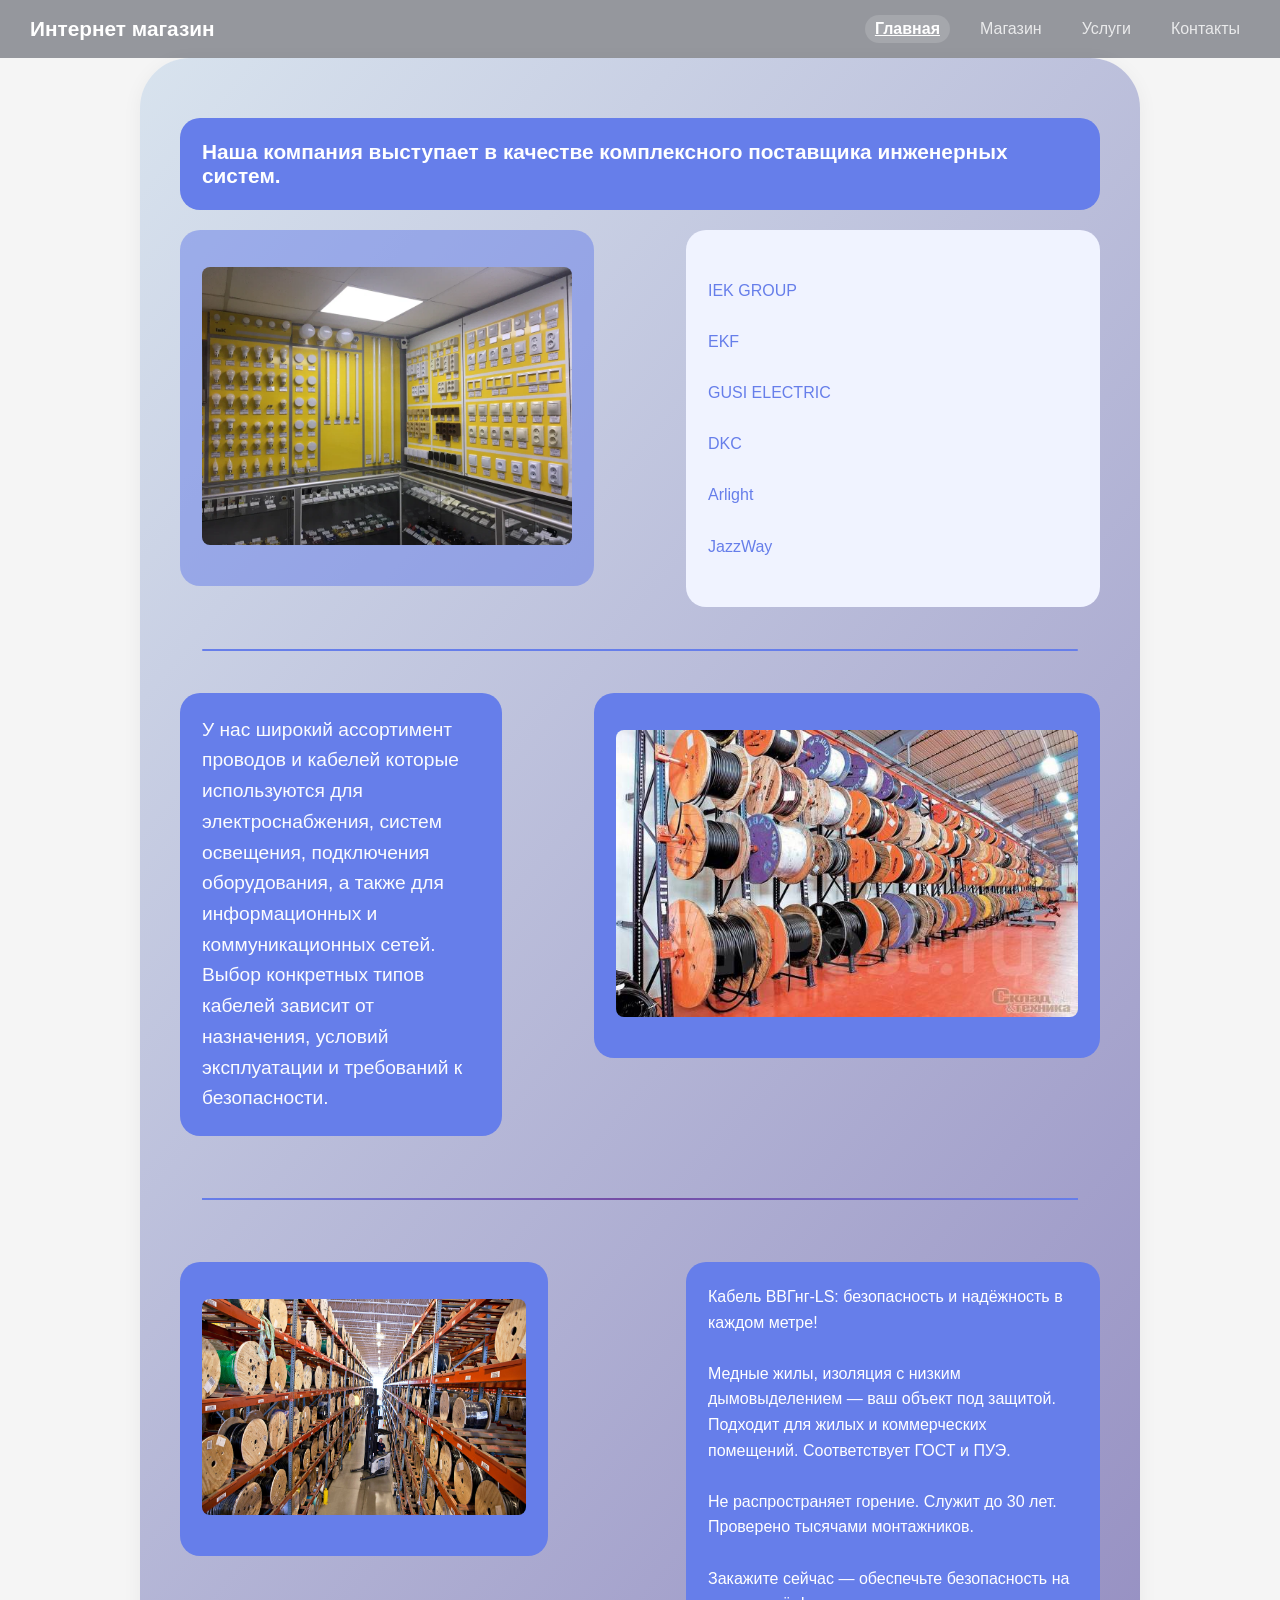
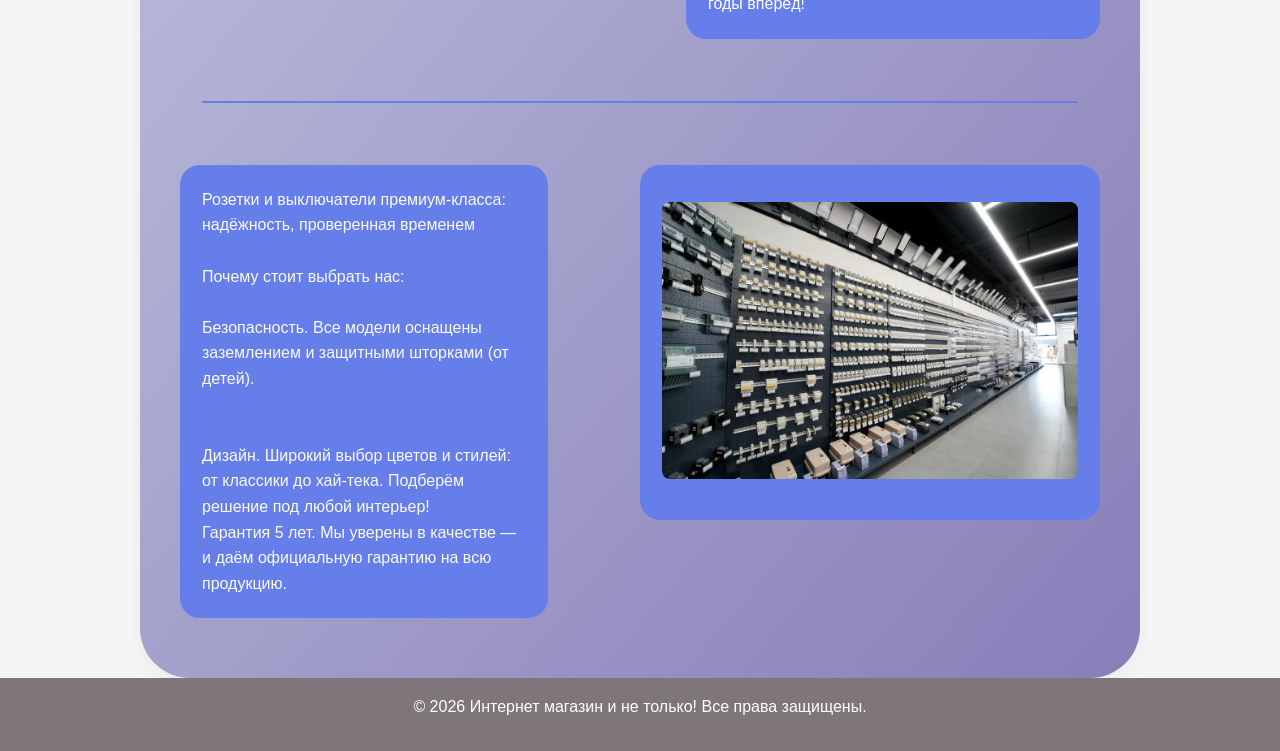
==== commit 21791ddb: "Add files via upload" ====
--- a/index.html
+++ b/index.html
@@ -1,57 +1,622 @@
-<!DOCTYPE html>
-<html lang="ru">
-<head>
-    <meta charset="UTF-8">
-    <meta name="viewport" content="width=device-width, initial-scale=1.0">
-    <title>Электрорасчёты - Главная</title>
-    <link rel="stylesheet" href="style.css">
-</head>
-<body>
-    <header>
-        <nav>
-            <div class="logo"> Электрорасчёты</div>
-            <ul class="nav-links">
-                <li><a href="login.html">ОС-версия</a></li>
-                <li><a href="index.html" class="active">Главная</a></li>
-                <li><a href="ohm.html">Закон Ома</a></li>
-                <li><a href="power.html">Мощность</a></li>
-                <li><a href="resistor.html">Резисторы</a></li>
-                <li><a href="voltage-loss.html">Потери U</a></li>
-                <li><a href="contact.html">Контакты</a></li>
-                <li><a href="about.html" >Обо мне</a></li>
-            </ul>
-        </nav>
-    </header>
-
-    <main>
-        <section class="hero">
-            <h1>⚡ Электротехнические расчёты</h1>
-            <p>Быстрые и точные вычисления для электроники и электротехники</p>
-        </section>
-
-        <section class="cards">
-            <div class="card">
-                <h2>📐 Закон Ома</h2>
-                <p>Расчёт напряжения, тока и сопротивления по формуле U = I × R</p>
-                <a href="ohm.html" class="btn">Перейти</a>
-            </div>
-            <div class="card">
-                <h2>⚡ Мощность</h2>
-                <p>Расчёт электрической мощности по формулам P = U × I, P = I² × R</p>
-                <a href="power.html" class="btn">Перейти</a>
-            </div>
-            <div class="card">
-                <h2>🎨 Цветовая маркировка</h2>
-                <p>Определение сопротивления резистора по цветным полосам</p>
-                <a href="resistor.html" class="btn">Перейти</a>
-            </div>
-        </section>
-    </main>
-
-    <footer>
-        <p>© 2026 СилаВольта. Все права защищены.</p>
-    </footer>
-
-    <script src="script.js"></script>
-</body>
+<!DOCTYPE html>
+<html lang="ru">
+<head><meta charset="UTF-8"><meta name="viewport" content="width=device-width, initial-scale=1.0"><title>Интернет магазин - Сайт на MuTilda</title>
+<style>
+*{margin:0;padding:0;box-sizing:border-box;}
+body{font-family:'Segoe UI',Arial,sans-serif;background:#f5f5f5;display:flex;flex-direction:column;min-height:100vh;}
+.page-container{max-width:1000px;margin:0 auto;flex:1;width:100%;box-shadow:0 4px 20px rgba(0,0,0,0.05);border-radius:50px;padding:40px;opacity:1;background: linear-gradient(130deg, #d8e3ee, #887eb9);}
+.site-header{width:100%;display:flex;justify-content:space-between;align-items:center;padding:15px 30px;flex-wrap:wrap;gap:15px;background:#95979d;color:#ffffff;}
+.site-footer{width:100%;text-align:center;padding:20px;margin-top:auto;background:#7f767b;color:#ffffff;}
+.site-header-logo{display:flex;align-items:center;gap:10px;font-size:1.3rem;font-weight:bold;}
+.site-header-logo .logo-icon{font-size:1.8rem;}
+.site-header-nav{display:flex;gap:20px;flex-wrap:wrap;}
+.site-header-nav a{color:inherit;text-decoration:none;opacity:0.8;cursor:pointer;padding:5px 10px;border-radius:20px;}
+.site-header-nav a:hover{opacity:1;text-decoration:underline;}
+.site-header-nav a.active-page{opacity:1;text-decoration:underline;font-weight:bold;background:rgba(255,255,255,0.15);}
+.site-footer-text{margin-bottom:15px;}
+.site-footer-social{display:flex;justify-content:center;gap:20px;flex-wrap:wrap;}
+.site-footer-social a{color:inherit;text-decoration:none;opacity:0.7;}
+.site-footer-social a:hover{opacity:1;text-decoration:underline;}
+.site-block{margin:20px 0;padding:20px;border:2px solid transparent;border-radius:20px;background:#fff;display:inline-block;width:auto;min-width:60px;vertical-align:top;}
+.site-block.center-align{display:block!important;text-align:center;margin:25px auto!important;width:fit-content;clear:both;}
+.site-block.left-align{float:left;margin:5px 24px 20px 0!important;}
+.site-block.right-align{float:right;margin:5px 0 20px 24px!important;}
+.page-container::after{content:"";display:table;clear:both;}
+.block-text{font-size:1rem;line-height:1.6;color:#333;}
+.block-heading h2{font-size:1.8rem;color:#1e2a4a;margin:0;font-weight:700;}
+.block-image{margin:15px 0;}
+.block-image img{max-width:100%;height:auto;border-radius:12px;}
+.block-button{text-align:center;margin:15px 0;}
+.block-button a{display:inline-block;background:linear-gradient(135deg,#667eea,#764ba2);color:#fff;padding:12px 32px;text-decoration:none;border-radius:40px;font-weight:600;cursor:pointer;border:none;}
+.block-button a:hover{transform:translateY(-2px);box-shadow:0 8px 20px rgba(102,126,234,0.35);}
+.block-separator hr{margin:20px 0;border:none;height:2px;background:linear-gradient(90deg,#667eea,#764ba2,#667eea);}
+.block-html{background:#f5f5f5;padding:15px;border-radius:12px;font-family:monospace;overflow-x:auto;}
+.block-feedback{background:#fff;border-radius:20px;padding:20px;}
+.block-feedback input,.block-feedback textarea{width:100%;padding:12px;border:1px solid #ddd;border-radius:8px;margin-bottom:15px;}
+.block-feedback button{background:linear-gradient(135deg,#667eea,#764ba2);color:#fff;border:none;padding:12px 24px;border-radius:40px;cursor:pointer;width:100%;}
+.block-feedback .form-field{text-align:left!important}
+.block-feedback label{text-align:left!important;display:block!important;margin-bottom:5px!important}
+.empty-message{text-align:center;padding:40px;color:#aaa;}
+
+/* Стили для карточек каталога (эффект при наведении) */
+.catalog-product-card {
+    transition: transform 0.2s ease, box-shadow 0.2s ease !important;
+}
+.catalog-product-card:hover {
+    transform: translateY(-5px) !important;
+    box-shadow: 0 10px 30px rgba(0,0,0,0.15) !important;
+}
+
+/* Эффекты для виджетов */
+.widget-map, .widget-payment, .widget-chat, .widget-subscribe {
+    transition: transform 0.2s ease, box-shadow 0.2s ease;
+}
+.widget-map:hover, .widget-payment:hover, .widget-chat:hover, .widget-subscribe:hover {
+    transform: translateY(-5px);
+    box-shadow: 0 10px 30px rgba(0,0,0,0.15);
+}
+.widget-payment button:hover,
+.widget-subscribe button:hover,
+.widget-chat a:hover {
+    transform: translateY(-2px);
+    box-shadow: 0 4px 12px rgba(0,0,0,0.2);
+    transition: all 0.2s;
+}
+
+@media (max-width:768px){.page-container{padding:20px;margin:10px;}.site-header{flex-direction:column;text-align:center;padding:15px;}.block-heading h2{font-size:1.4rem;}}
+</style>
+</head>
+<body><div class="site-header" style="background: #95979d; color: #ffffff; "><div class="site-header-logo"><span class="logo-name">Интернет магазин</span></div><nav class="site-header-nav"><a href="#" onclick="showPage('page_1'); return false;" class="active-page">Главная</a><a href="#" onclick="showPage('page_2'); return false;" class="">Магазин</a><a href="#" onclick="showPage('page_3'); return false;" class="">Услуги</a><a href="#" onclick="showPage('page_4'); return false;" class="">Контакты</a></nav></div><div class="page-container"><div class="page-content" id="page-page_1" style="display: block;"><div class="site-block" id="block_1780326653276_0.45399179087571573" draggable="true" style="float: none; background-color: rgb(102, 126, 234); border-radius: 20px; text-align: center; width: 100%; display: block; margin: 20px auto; clear: both;">
+        <div class="block-heading"><h2 style="color: rgb(255, 255, 255); font-size: 1.3rem; font-family: inherit; text-align: left;">Наша компания выступает в качестве комплексного поставщика инженерных систем.</h2></div>
+        
+    </div><div class="site-block" id="block_1780325609109_0.9611077785793716" draggable="true" style="float: left; background-color: rgba(102, 126, 234, 0.5); height: auto; border-radius: 20px; text-align: center; width: 45%; display: inline-block; margin: 0px 24px 20px 0px; clear: none;">
+        
+                <div class="block-image" style="text-align: center;"><img src="[data-uri]" alt="Изображение" class="uploaded-image" style="max-width: none; width: 100%; border-radius: 8px;" data-text-enhanced="true"></div>
+            
+        
+    </div><div class="site-block" id="block_1780326065276_0.6151870040545032" draggable="true" style="float: right; height: auto; background-color: rgb(240, 243, 255); border-radius: 20px; text-align: center; width: 45%; display: inline-block; margin: 0px 0px 20px 24px; clear: none;">
+        <div class="block-text" style="color: rgb(102, 126, 234); font-size: 1rem; font-family: inherit; text-align: left;"><br>IEK GROUP<br><br>EKF<br><br>GUSI ELECTRIC<br><br>DKC<br><br>Arlight<br><br>JazzWay<br><br></div>
+        
+    </div>
+        
+    <div class="site-block" id="block_1780326898875_0.639542991364573" draggable="true" style="float: none; height: auto; background-color: rgba(102, 126, 234, 0); border-radius: 20px; text-align: center; width: 100%; display: block; margin: 20px auto; clear: both;">
+        <div class="block-separator"><hr style="background: rgb(102, 126, 234); height: 2px; width: 100%; border-radius: 2px; opacity: 1; margin: 0px;" data-text-enhanced="true"></div>
+        
+    </div><div class="site-block" id="block_1780327050753_0.21907462166678215" draggable="true" style="float: right; height: auto; background-color: rgb(102, 126, 234); border-radius: 20px; text-align: center; width: 55%; display: inline-block; margin: 0px 0px 20px 24px; clear: none;">
+        
+                <div class="block-image" style="text-align: center;"><img src="[data-uri]" alt="Изображение" class="uploaded-image" style="max-width: none; width: 100%; border-radius: 8px;" data-text-enhanced="true"></div>
+            
+        
+    </div><div class="site-block" id="block_1780327079739_0.833335024074332" draggable="true" style="float: left; height: auto; background-color: rgb(102, 126, 234); border-radius: 20px; text-align: center; width: 35%; display: inline-block; margin: 0px 24px 20px 0px; clear: none;">
+        <div class="block-text" style="color: rgb(251, 252, 254); font-size: 1.2rem; font-family: inherit; text-align: left;">У нас широкий ассортимент проводов и кабелей которые используются для электроснабжения, систем освещения, подключения оборудования, а также для информационных и коммуникационных сетей. Выбор конкретных типов кабелей зависит от назначения, условий эксплуатации и требований к безопасности.</div>
+        
+    </div><div class="site-block" id="block_1780328066311_0.5473221689634757" draggable="true" style="float: none; height: auto; background-color: rgba(102, 126, 234, 0); border-radius: 20px; text-align: center; width: 100%; display: block; margin: 20px auto; clear: both;">
+        <div class="block-separator"><hr></div>
+        
+    </div><div class="site-block" id="block_1780327307105_0.5636673567848585" draggable="true" style="float: left; height: auto; background-color: rgb(102, 126, 234); border-radius: 20px; width: 40%; display: inline-block; margin: 0px 24px 20px 0px; clear: none;">
+        
+                <div class="block-image" style="text-align: center;"><img src="[data-uri]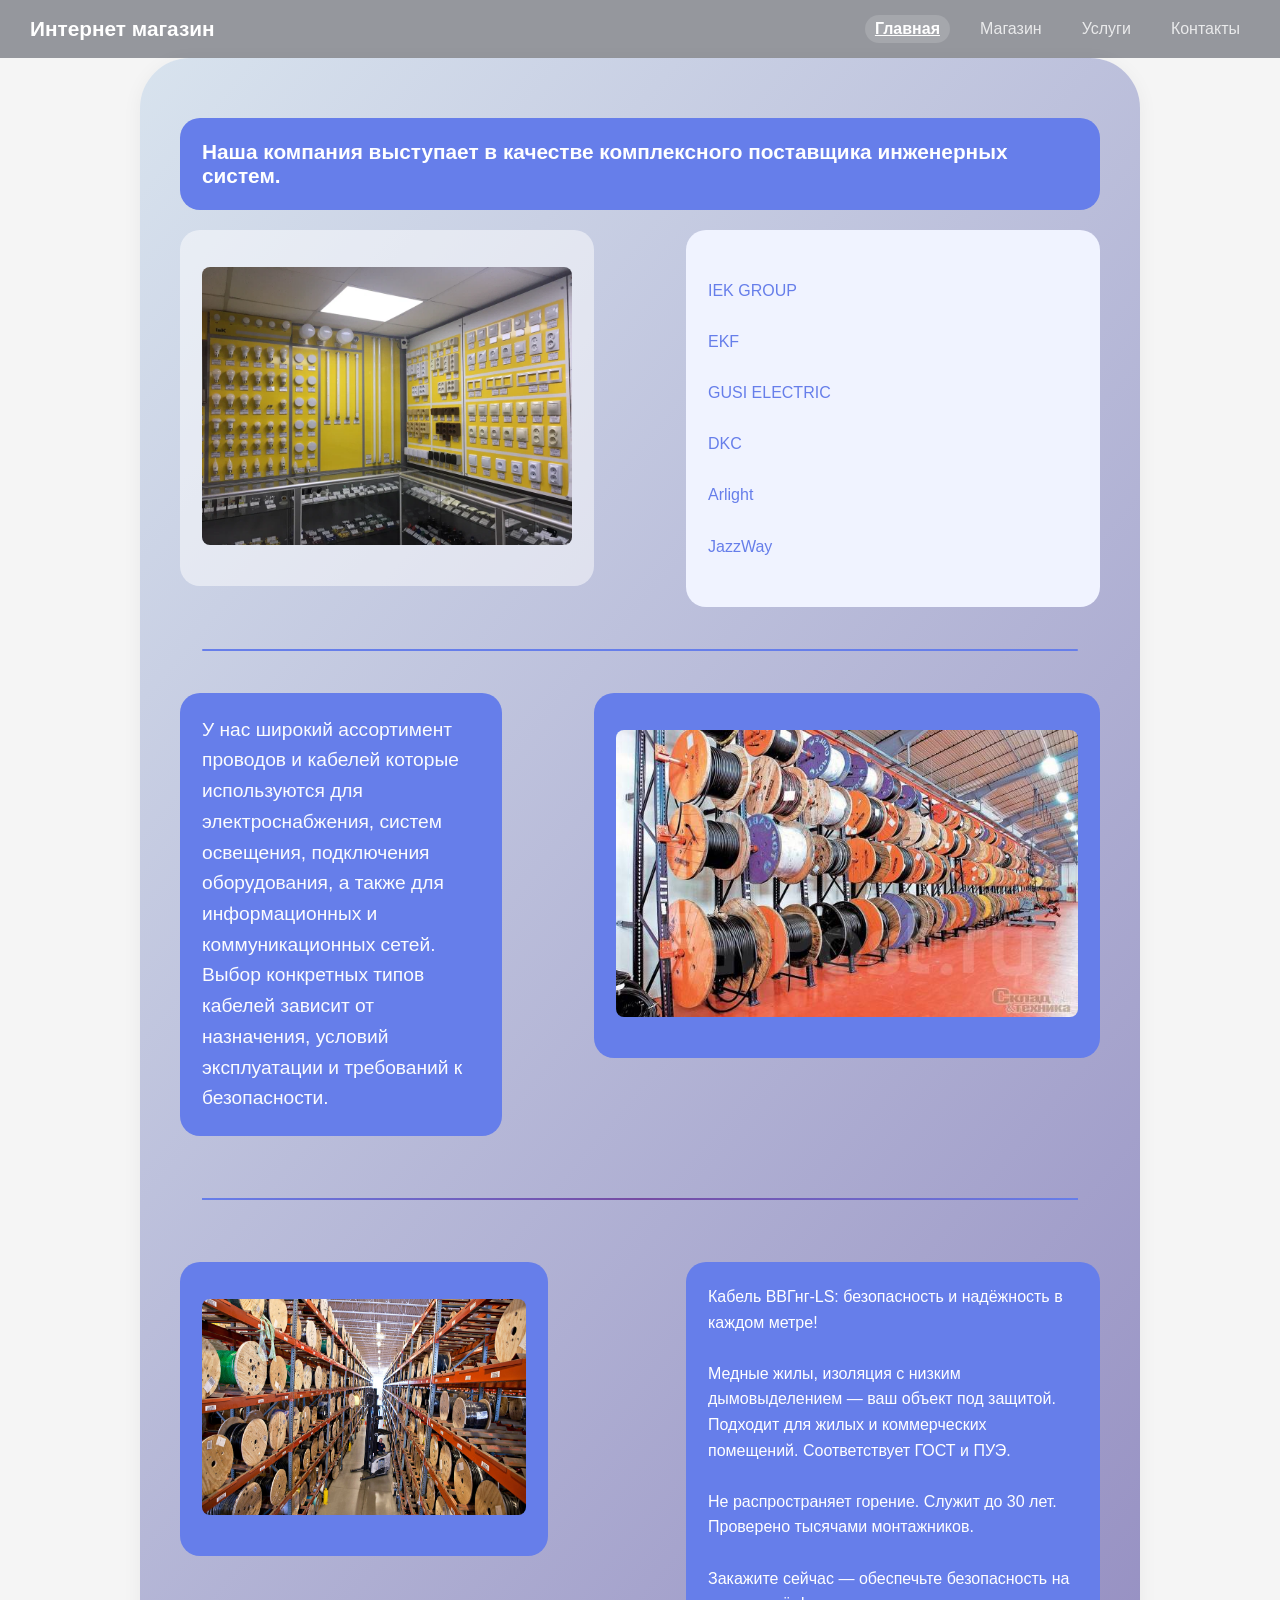
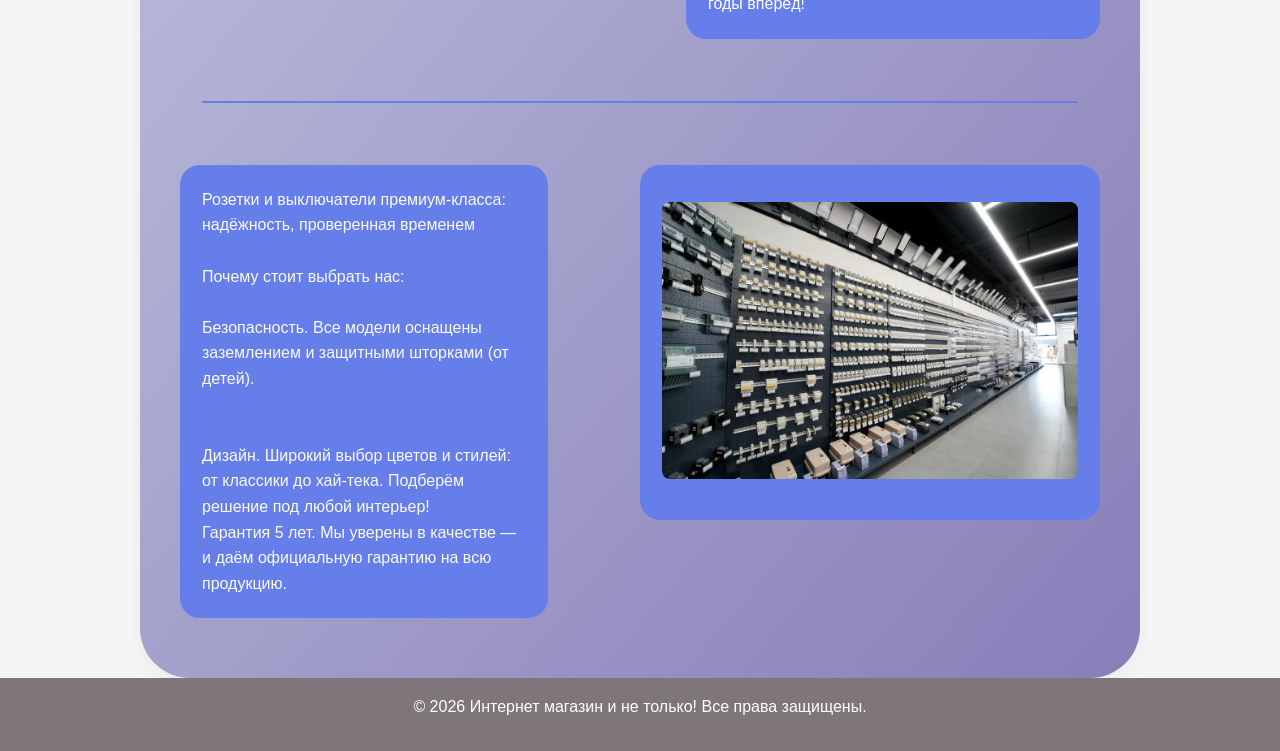
==== commit f4ba8c14: "Add files via upload" ====
--- a/index.html
+++ b/index.html
@@ -69,7 +69,7 @@
 <body><div class="site-header" style="background: #95979d; color: #ffffff; "><div class="site-header-logo"><span class="logo-name">Интернет магазин</span></div><nav class="site-header-nav"><a href="#" onclick="showPage('page_1'); return false;" class="active-page">Главная</a><a href="#" onclick="showPage('page_2'); return false;" class="">Магазин</a><a href="#" onclick="showPage('page_3'); return false;" class="">Услуги</a><a href="#" onclick="showPage('page_4'); return false;" class="">Контакты</a></nav></div><div class="page-container"><div class="page-content" id="page-page_1" style="display: block;"><div class="site-block" id="block_1780326653276_0.45399179087571573" draggable="true" style="float: none; background-color: rgb(102, 126, 234); border-radius: 20px; text-align: center; width: 100%; display: block; margin: 20px auto; clear: both;">
         <div class="block-heading"><h2 style="color: rgb(255, 255, 255); font-size: 1.3rem; font-family: inherit; text-align: left;">Наша компания выступает в качестве комплексного поставщика инженерных систем.</h2></div>
         
-    </div><div class="site-block" id="block_1780325609109_0.9611077785793716" draggable="true" style="float: left; background-color: rgba(102, 126, 234, 0.5); height: auto; border-radius: 20px; text-align: center; width: 45%; display: inline-block; margin: 0px 24px 20px 0px; clear: none;">
+    </div><div class="site-block" id="block_1780325609109_0.9611077785793716" draggable="true" style="float: left; background-color: rgba(255, 255, 255, 0.5); height: auto; border-radius: 20px; text-align: center; width: 45%; display: inline-block; margin: 0px 24px 20px 0px; clear: none;">
         
                 <div class="block-image" style="text-align: center;"><img src="[data-uri]" alt="Изображение" class="uploaded-image" style="max-width: none; width: 100%; border-radius: 8px;" data-text-enhanced="true"></div>
             
@@ -79,7 +79,7 @@
         
     </div>
         
-    <div class="site-block" id="block_1780326898875_0.639542991364573" draggable="true" style="float: none; height: auto; background-color: rgba(102, 126, 234, 0); border-radius: 20px; text-align: center; width: 100%; display: block; margin: 20px auto; clear: both;">
+    <div class="site-block" id="block_1780326898875_0.639542991364573" draggable="true" style="float: none; height: auto; background-color: rgba(255, 255, 255, 0); border-radius: 20px; text-align: center; width: 100%; display: block; margin: 20px auto; clear: both;">
         <div class="block-separator"><hr style="background: rgb(102, 126, 234); height: 2px; width: 100%; border-radius: 2px; opacity: 1; margin: 0px;" data-text-enhanced="true"></div>
         
     </div><div class="site-block" id="block_1780327050753_0.21907462166678215" draggable="true" style="float: right; height: auto; background-color: rgb(102, 126, 234); border-radius: 20px; text-align: center; width: 55%; display: inline-block; margin: 0px 0px 20px 24px; clear: none;">
@@ -90,7 +90,7 @@
     </div><div class="site-block" id="block_1780327079739_0.833335024074332" draggable="true" style="float: left; height: auto; background-color: rgb(102, 126, 234); border-radius: 20px; text-align: center; width: 35%; display: inline-block; margin: 0px 24px 20px 0px; clear: none;">
         <div class="block-text" style="color: rgb(251, 252, 254); font-size: 1.2rem; font-family: inherit; text-align: left;">У нас широкий ассортимент проводов и кабелей которые используются для электроснабжения, систем освещения, подключения оборудования, а также для информационных и коммуникационных сетей. Выбор конкретных типов кабелей зависит от назначения, условий эксплуатации и требований к безопасности.</div>
         
-    </div><div class="site-block" id="block_1780328066311_0.5473221689634757" draggable="true" style="float: none; height: auto; background-color: rgba(102, 126, 234, 0); border-radius: 20px; text-align: center; width: 100%; display: block; margin: 20px auto; clear: both;">
+    </div><div class="site-block" id="block_1780328066311_0.5473221689634757" draggable="true" style="float: none; height: auto; background-color: rgba(255, 255, 255, 0); border-radius: 20px; text-align: center; width: 100%; display: block; margin: 20px auto; clear: both;">
         <div class="block-separator"><hr></div>
         
     </div><div class="site-block" id="block_1780327307105_0.5636673567848585" draggable="true" style="float: left; height: auto; background-color: rgb(102, 126, 234); border-radius: 20px; width: 40%; display: inline-block; margin: 0px 24px 20px 0px; clear: none;">
@@ -101,7 +101,7 @@
     </div><div class="site-block" id="block_1780327614576_0.22764437238489932" draggable="true" style="float: right; height: auto; background-color: rgb(102, 126, 234); border-radius: 20px; width: 45%; display: inline-block; margin: 0px 0px 20px 24px; clear: none;">
         <div class="block-text" style="color: rgb(255, 255, 255); font-size: 1rem; font-family: inherit; text-align: left;">Кабель ВВГнг-LS: безопасность и надёжность в каждом метре!<br><br>Медные жилы, изоляция с низким дымовыделением — ваш объект под защитой. Подходит для жилых и коммерческих помещений. Соответствует ГОСТ и ПУЭ.<br><br>Не распространяет горение. Служит до 30 лет. Проверено тысячами монтажников.<br><br>Закажите сейчас — обеспечьте безопасность на годы вперёд!</div>
         
-    </div><div class="site-block" id="block_1780328106679_0.7730943692660937" draggable="true" style="float: none; height: auto; background-color: rgba(102, 126, 234, 0); border-radius: 20px; text-align: center; width: 100%; display: block; margin: 20px auto; clear: both;">
+    </div><div class="site-block" id="block_1780328106679_0.7730943692660937" draggable="true" style="float: none; height: auto; background-color: rgba(255, 255, 255, 0); border-radius: 20px; text-align: center; width: 100%; display: block; margin: 20px auto; clear: both;">
         <div class="block-separator"><hr style="background: rgb(102, 126, 234); height: 2px; width: 100%; border-radius: 2px; opacity: 1; margin: 20px 0px;" data-text-enhanced="true"></div>
         
     </div><div class="site-block" id="block_1780327335385_0.4349644508827507" draggable="true" style="float: right; height: auto; background-color: rgb(102, 126, 234); border-radius: 20px; width: 50%; display: inline-block; margin: 0px 0px 20px 24px; clear: none;">
